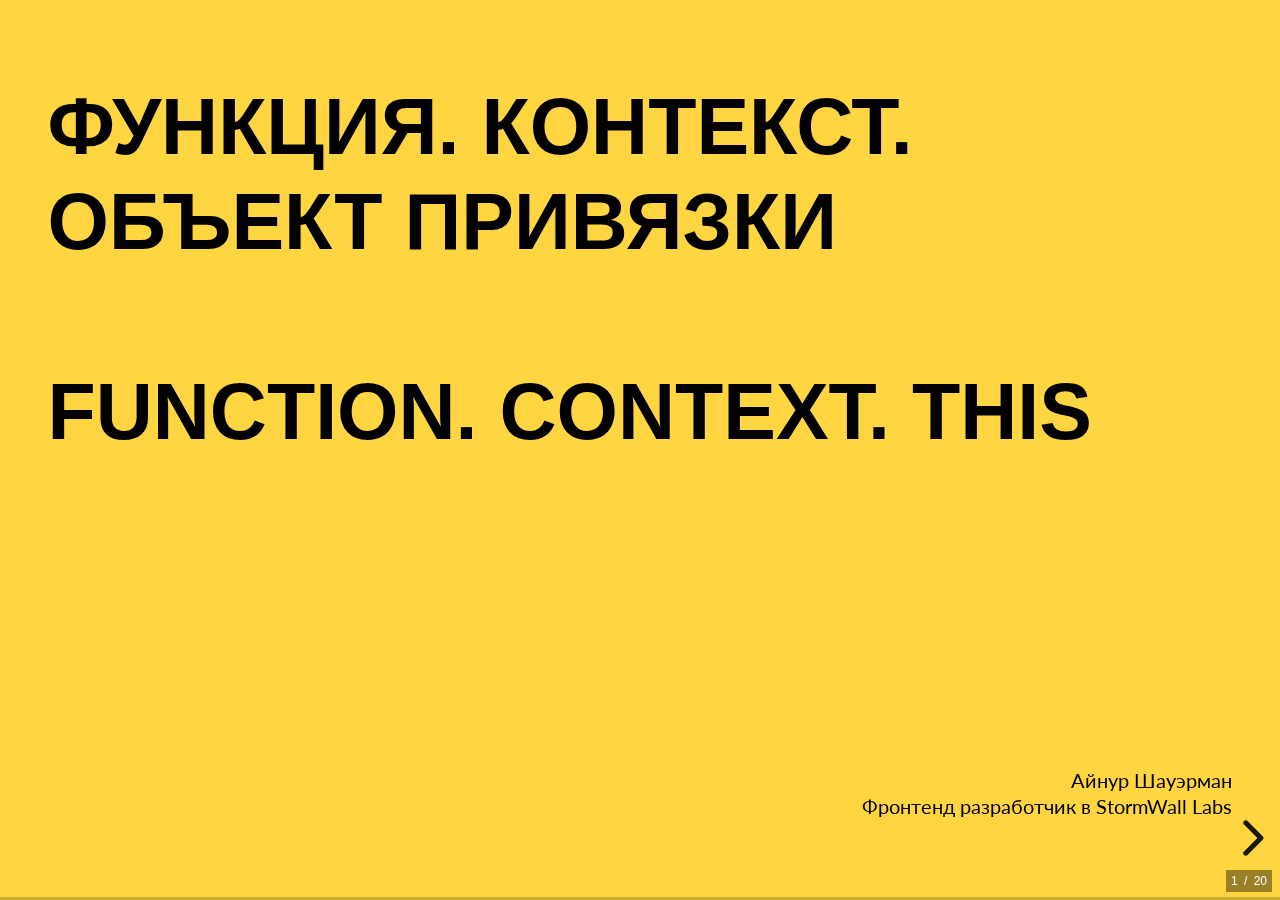
==== lecture_1_functions_context_this/index.html @ 46607e6c "feat: lect 1 2 chapters" ====
<!DOCTYPE html>
<html lang="en">

<head>
  <meta charset="UTF-8" />
  <meta name="viewport" content="width=device-width, initial-scale=1.0" />
  <title>Контекст. Объект привязки / Function. Context. this</title>
  <link rel="stylesheet" href="./reveal/reveal.css" />
  <link rel="stylesheet" href="./reveal/theme/league.css" />
  <link rel="stylesheet" href="./reveal/plugin/highlight/zenburn.css" />
  <link rel="stylesheet" href="./styles.css" />
  <link rel="preconnect" href="https://fonts.gstatic.com" />
  <link href="https://fonts.googleapis.com/css2?family=Ubuntu+Mono:ital,wght@0,400;0,700;1,400;1,700&display=swap" />
  <link rel="stylesheet" href="https://pro.fontawesome.com/releases/v5.10.0/css/all.css"
    integrity="sha384-AYmEC3Yw5cVb3ZcuHtOA93w35dYTsvhLPVnYs9eStHfGJvOvKxVfELGroGkvsg+p" crossorigin="anonymous" />
</head>

<body>
  <div class="reveal">
    <div class="slides slides-ayn">
      <section style="top: 0; ">
        <h1 style="font-size: 4rem; color: black; text-shadow: none; font-weight: bold;">Функция. Контекст. Объект
          привязки <br />
          <br />
          Function. Context. this
        </h1>
        <div
          style="margin-top: 250px; display: flex; flex-direction: column; flex-grow: 1; align-items: flex-end;color: black;">
          <span>Айнур Шауэрман</span>
          <span>Фронтенд разработчик в StormWall Labs</span>
        </div>
      </section>

      <section class="content">
        <h2>Содержание:</h2>
        <ul>
          <li style="font-size: 1.75rem;">1. Функция.
            <ul>
              <li style="font-size: 1.4rem;padding: 5px;">1.1. Смысл - зачем нужна, когда использовать</li>
              <li style="font-size: 1.4rem;padding: 5px;">1.2. Синтаксис</li>
              <li style="font-size: 1.4rem;padding: 5px;">1.3. Именование / naming</li>
              <li style="font-size: 1.4rem;padding: 5px;">1.4. Возвращаемое значение и результат выполнения функции</li>
            </ul>
          </li>
          <li style="font-size: 1.75rem;">2. Контекст / Context.
            <ul>
              <li style="font-size: 1.4rem;padding: 5px;">2.1. Смысл</li>
              <li style="font-size: 1.4rem;padding: 5px;">2.2. Рекурсивная функция</li>
              <li style="font-size: 1.4rem;padding: 5px;">2.3. Переменные - локальные, внешние</li>
              <li style="font-size: 1.4rem;padding: 5px;">2.4. Параметры - параметры по умолчанию, остаточные параметры,
                оператор расширения </li>
            </ul>
          </li>
          <li style="font-size: 1.75rem;">3. Объект привязки / this
            <ul>
              <li style="font-size: 1.4rem;">3.1. Значение (в строгом и нестрогом режимах)</li>
              <li style="font-size: 1.4rem;padding: 5px;">3.2. Зависимость this от метода вызова функции</li>
              <li style="font-size: 1.4rem;padding: 5px;">3.3. Методы передачи контекста - bind / apply / call </li>
            </ul>
          </li>
        </ul>
      </section>
      <section>
        <h2>1. Функция</h2>
        <p>Ключевые моменты:</p>
        <ul>
          <li> <i class="fas fa-rocket"></i> Функция - это объект</li>
          <li>
            <p><i class="fas fa-rocket"></i> Важнейшей особенностью языка JS является первоклассная поддержка функций​
              (functions as first-class citizen).</p>
            <p>Это означает, что язык поддерживает:
            <ol>
              <li>передачу функций в качестве аргументов другим функциям,</li>
              <li>возврат их как результат других функций (функций высшего порядка),</li>
              <li>присваивание их переменным,</li>
              <li>присваивание их переменным или сохранение в структурах данных,</li>
              <li>создавать анонимно.</li>
            </ol>
            </p>
            <p>Термин был впервые использован Кристофером Стрэчи в контексте «функции как объекты первого класса» в
              середине 1960-х.</p>
          </li>
        </ul>



      </section>
      <section>
        <h3>1.1. Смысл - зачем нужна, когда использовать</h3>
        <ul>
          <li><i class="fas fa-dot-circle"></i>DRY</li>
          <li><i class="fas fa-dot-circle"></i>Выразительность</li>
        </ul>
      </section>
      <section>
        <section>
          <h3>1.2. Синтаксис</h3>
          <p>Объявление функции состоит из следующих частей:</p>
          <ul>
            <li><i class="fas fa-dot-circle"></i> Имя функции.</li>
            <li><i class="fas fa-dot-circle"></i> Список параметров (принимаемых функцией) заключённых в круглые скобки
              ()
              и разделённых запятыми.
              <ol>
                <li>
                  Примитивные параметры передаются функции значением; значение передаётся в функцию,
                  но если функция меняет значение параметра, это изменение не отразится глобально или после вызова
                  функции.
                </li>
                <li>Если параметр - объект,и функция изменит свойство переданного в неё объекта, это изменение будет
                  видно и вне функции.</li>
              </ol>
            </li>
            <li><i class="fas fa-dot-circle"></i> Инструкции, которые будут выполнены после вызова функции, заключают в
              фигурные скобки { }.</li>
          </ul>
          <pre style="font-size: 1.5rem;"><code data-line-numbers="1-10">function isRecipeVegan(recipe) {
  const isRecipeContainProducts = recipe.includes('milk', 'egg', 'meat');
  return isRecipeContainProducts;
}</code></pre>
        </section>

        <section>
          <h4>Декларативная функция / function declaration</h4>

          <pre style="font-size: 1.5rem;"><code data-line-numbers="1-10">function getMathHomework(allHomework) {
  return allHomework.math;
}</code></pre>

        </section>
        <section>
          <h4>Функциональное выражение / function definition expression</h4>

          <pre style="font-size: 1.5rem;"><code data-line-numbers="1-10">const getMathHomework = function (allHomework) {
  return allHomework.math;
}</code></pre>
        </section>
        <section>
          <h4>Стрелочная функция / Arrow function</h4>

          <pre style="font-size: 1.5rem;"><code data-line-numbers="1-10">const getMathHomework = (allHomework) => {
  return allHomework.math;
}</code></pre>
        </section>
        <section>
          <h4>Функция немедленного выполнения</h4>

          <pre style="font-size: 1.5rem;"><code data-line-numbers="1-10">(function writeInConsole() {
  console.log('сразу выполняемая функция');
})();</code></pre>
        </section>
      </section>

      <section>
        <h4>1.3 Наименование функции</h4>
        <p>Функция – это список инструкцийб а лучше одной инструкций, т.е. действие. Поэтому имя функции обычно является
          глаголом.</p>
        <p>Оно должно быть выразительным, чтобы программист, который будет читать код, сразу быстро понял, что делает
          функция, с минимальным мозговым напряжением.</p>
        <p>Часто использующиеся глагольные префиксы: </p>
        <ul>
          <li><span class="txt__highlighted">handle...</span> – обработать что-то (обычно событие),</li>
          <li><span class="txt__highlighted">get…</span> – возвращают значение,</li>
          <li><span class="txt__highlighted">set…</span> – установить значение,</li>
          <li><span class="txt__highlighted">calc…</span> – что-то вычисляют,
          <li><span class="txt__highlighted">create…</span> – что-то создают,
          <li><span class="txt__highlighted">check…</span> – что-то проверяют и возвращают логическое значение, и т.д.
        </ul>
      </section>

      <section>
        <section>
          <h4>1.4 Возвращаемое значение и результат выполнения функции</h4>
          <p>Функция может вернуть результат, который будет передан в вызвавший её код.</p>
          <pre style="font-size: 1.5rem;"><code data-line-numbers="1-30">const MENU_LIST = ['Main', 'Profile', 'Schedule', 'Students', 'Reports', 'Administration'];
const role = {
  student: 'student',
  admin: 'admin',
  teacher: 'teacher',
};
          
const adminMenu = getMenu(MENU_LIST, role.admin);
const studentMenu = getMenu(MENU_LIST, role.student);
const teacherMenu = getMenu(MENU_LIST, role.teacher);

function getMenu(allMenu, role) {
  switch (role) {
    case 'student':
      return allMenu.filter(item => ['Main', 'Schedule'].includes(item));
    case 'teacher':
      return allMenu.filter(item => item !== 'Administration');
    default:
      return allMenu;
  }
}</code></pre>
        </section>

        <section>
          <p>Результат функции с пустым return или без него – undefined.</p>
          <pre style="font-size: 1.5rem;"><code data-line-numbers="1-30">function highOrderFunction(dayNumber, doing) {
  if (1 <= dayNumber <= 10) {
    doing();
  }
}</code></pre>
        </section>
      </section>

      <section>
        <section>
          <h2>2. Контекст / Context</h2>
          <p>Контекст функции - это значение this для этой функций​, т.е. объект, для которого функция вызывается как
            метод.</p>
          В JavaScript существует три типа контекстов выполнения:
          <ul>
            <li>
            </li>
            <li>Глобальный контекст выполнения. Это базовый, используемый по умолчанию контекст выполнения. Если некий
              код находится не внутри какой-нибудь функции, значит этот код принадлежит глобальному контексту.
              Глобальный
              контекст характеризуется наличием глобального объекта, которым, в случае с браузером, является объект
              window, и тем, что ключевое слово this указывает на этот глобальный объект. В программе может быть лишь
              один
              глобальный контекст.
            </li>
            <li>Контекст выполнения функции. Каждый раз, когда вызывается функция, для неё создаётся новый контекст.
              Каждая функция имеет собственный контекст выполнения. В программе может одновременно присутствовать
              множество контекстов выполнения функций. При создании нового контекста выполнения функции он проходит
              через
              определённую последовательность шагов, о которой мы поговорим ниже.
            </li>
            <li>Контекст выполнения функции eval. Код, выполняемый внутри функции eval, также имеет собственный контекст
              выполнения. Однако функцией eval пользуются очень редко, поэтому здесь мы об этом контексте выполнения
              говорить не будем.
            </li>
          </ul>
        </section>
        <section>
          <p>Стек выполнения (execution stack), который ещё называют стеком вызовов (call stack), это LIFO-стек, который
            используется для хранения контекстов выполнения, создаваемых в ходе работы кода.
          </p>
          <p>
            Когда JS-движок начинает обрабатывать скрипт, движок создаёт глобальный контекст выполнения и помещает его в
            текущий стек. При обнаружении команды вызова функции движок создаёт новый контекст выполнения для этой
            функции
            и помещает его в верхнюю часть стека.
          </p>
          <p>
            Движок выполняет функцию, контекст выполнения которой находится в верхней части стека. Когда работа функции
            завершается, её контекст извлекается из стека и управление передаётся тому контексту, который находится в
            предыдущем элементе стека.</p>
          <img src="./assets/imgs/context.png" />
          <pre style="font-size: 1.5rem;"><code data-line-numbers="1-30">const someVar = 555;

function first() {
  second();
}
function second() {
  // operation here
}
first();</code></pre>
        </section>
        <section>
          <h4>Создание контекста</h4>
          <p>Перед выполнением JavaScript-кода создаётся контекст выполнения. В процессе его создания выполняются три
            действия:</p>
          <ul>
            <li>Определяется значение this и осуществляется привязка this (this binding).</li>
            <li>Создаётся компонент LexicalEnvironment (лексическое окружение).</li>
            <li>Создаётся компонент VariableEnvironment (окружение переменных).</li>
          </ul>
          <pre style="font-size: 1.5rem;"><code data-line-numbers="1-30">ExecutionContext = {
  ThisBinding = <this value>,
  LexicalEnvironment = { ... },
  VariableEnvironment = { ... },
}</code></pre>
        </section>
        <section>
          <p>Привязка this</p>
          <p>В глобальном контексте выполнения this содержит ссылку на глобальный объект (в браузере это объект window).
          </p>
          <pre style="font-size: 1.5rem;"><code data-line-numbers="1-30">let foo = {
  baz: function() {
    console.log(this);
  }
}
foo.baz();    // 'this' указывает на объект 'foo', так как функция 'baz' была вызвана как метод объекта 'foo'
let bar = foo.baz;</code></pre>
          <p>Лексическое окружение</p>
          <p> — это структура, которая хранит сведения о соответствии идентификаторов и переменных. Под
            «идентификатором» здесь понимается имя переменной или функции, а под «переменной» — ссылка на конкретный
            объект (в том числе — на функцию) или примитивное значение.</p>

          <p>Окружение переменных (Variable Environment)</p>

          <p>— это тоже лексическое окружение, запись окружения которого хранит привязки, созданные посредством команд
            объявления переменных (VariableStatement) в текущем контексте выполнения.</p>

          <p>Так как окружение переменных также является лексическим окружением, оно обладает всеми вышеописанными
            свойствами лексического окружения.</p>

          <p>В ES6 существует одно различие между компонентами LexicalEnvironment и VariableEnvironment. Оно
            заключается в
            том, что первое используется для хранения объявлений функций и переменных, объявленных с помощью ключевых
            слов
            let и const, а второе — только для хранения привязок переменных, объявленных с использованием ключевого
            слова
            var.</p>
          </p>
        </section>
      </section>
      <section>
        <h4>2.2. Рекурсивная функция</h4>
        <p>Функция может вызывать саму себя. Три способа такого вызова:</p>
        <ol>
          <li>по имени функции</li>
          <li>по переменной, которая ссылается на функцию</li>
        </ol>
        <pre style="font-size: 1.5rem;"><code data-line-numbers="1-30">const foo = function bar(count = 0) {
  for (let i = 0; i < 2; i++) {
    console.log('i = ', i);
  }
  ++count;
  if (count < 10) {
    foo(count);
    bar(count); // то же самое, что и строка выше
  }
};
foo(0);</code></pre>

      </section>
      <section>
        <h4>2.3. Переменные</h4>
        <p><span class=".txt__highlighted">Локальные переменные</span> - это переменные, объявленные внутри функции,
          видны
          только внутри этой функции.</p>
        <p><span class=".txt__highlighted">Внешние переменные</span> - это переменные, объявленные вне функции.</p>
        <p>Функция обладает полным доступом к внешним переменным и может изменять их значение.</p>
        <pre style="font-size: 1.5rem;"><code data-line-numbers="1-30">let pet = 'Вася';

function showMessage() {
  pet = "Петя";
  let message = 'Моего питомца зовут ' + pet;
  console.log(message);
}

console.log(pet); 
showMessage();
console.log(pet);</code></pre>


        <p>Внешняя переменная используется, только если внутри функции нет такой локальной.</p>
      </section>

      <section>
        <h4>2.4 Параметры функции(аргументами функции)</h4>
        <p>Нужны для передачи информации внутрь функции.</p>
        <p>Переданные значения копируются в локальные переменные </p>

        <pre style="font-size: 1.5rem;"><code data-line-numbers="1-30">function tryChangeParams(param0, param1) {
  console.log('Before change: \nparam0:', param0, '\nparam1: ', param1);

  param0 = param0 + ' is changed';
  param1 = param1 + ' is changed too';
  console.log('\nAfter change: \nparam0:', param0, '\nparam1: ', param1);
}
const [param0, param1] = ['P0', 'P1'];
tryChangeParams(param0, param1);
console.log('\n\nOut of func: \nparam0:', param0, '\nparam1: ', param1);
</code></pre>


        <p>Внешняя переменная используется, только если внутри функции нет такой локальной.</p>
      </section>

      <section>
        <h1>Теперь вы знаете достаточно, чтобы ...</h1>
        <p>Что я могла забыть показать:</p>
        <ul style="list-style: square;">
          <li>что будет в следующей лекции</li>
        </ul>
      </section>
    </div>
  </div>
  <script src="./reveal/reveal.js"></script>
  <script src="./reveal/plugin/markdown/markdown.js"></script>
  <script src="./reveal/plugin/highlight/highlight.js"></script>
  <script>
    Reveal.initialize({ plugins: [RevealMarkdown, RevealHighlight], slideNumber: 'c/t', autoPlayMedia: true });
  </script>
</body>

</html>
---- lecture_1_functions_context_this/reveal/reveal.css ----
.bg-img {
  background-position: center 100px;
  background-repeat: no-repeat;
  background-size: contain;
  height: 100%;
}
/*!
* reveal.js 4.0.2
* https://revealjs.com
* MIT licensed
*
* Copyright (C) 2020 Hakim El Hattab, https://hakim.se
*/
.reveal .r-stretch,
.reveal .stretch {
  max-width: none;
  max-height: none;
}
.reveal pre.r-stretch code,
.reveal pre.stretch code {
  height: 100%;
  max-height: 100%;
  box-sizing: border-box;
}
.reveal .r-fit-text {
  display: inline-block;
  white-space: nowrap;
}
.reveal .r-stack {
  display: grid;
}
.reveal .r-stack > * {
  grid-area: 1/1;
  margin: auto;
}
.reveal .r-hstack,
.reveal .r-vstack {
  display: flex;
}
.reveal .r-hstack img,
.reveal .r-hstack video,
.reveal .r-vstack img,
.reveal .r-vstack video {
  min-width: 0;
  min-height: 0;
  -o-object-fit: contain;
  object-fit: contain;
}
.reveal .r-vstack {
  flex-direction: column;
  align-items: center;
  justify-content: center;
}
.reveal .r-hstack {
  flex-direction: row;
  align-items: center;
  justify-content: center;
}
.reveal .items-stretch {
  align-items: stretch;
}
.reveal .items-start {
  align-items: flex-start;
}
.reveal .items-center {
  align-items: center;
}
.reveal .items-end {
  align-items: flex-end;
}
.reveal .justify-between {
  justify-content: space-between;
}
.reveal .justify-around {
  justify-content: space-around;
}
.reveal .justify-start {
  justify-content: flex-start;
}
.reveal .justify-center {
  justify-content: center;
}
.reveal .justify-end {
  justify-content: flex-end;
}
html.reveal-full-page {
  width: 100%;
  height: 100%;
  height: 100vh;
  height: calc(var(--vh, 1vh) * 100);
  overflow: hidden;
}
.reveal-viewport {
  height: 100%;
  overflow: hidden;
  position: relative;
  line-height: 1;
  margin: 0;
  background-color: #fff;
  color: #000;
}
.reveal .slides section .fragment {
  opacity: 0;
  visibility: hidden;
  transition: all 0.2s ease;
  will-change: opacity;
}
.reveal .slides section .fragment.visible {
  opacity: 1;
  visibility: inherit;
}
.reveal .slides section .fragment.disabled {
  transition: none;
}
.reveal .slides section .fragment.grow {
  opacity: 1;
  visibility: inherit;
}
.reveal .slides section .fragment.grow.visible {
  transform: scale(1.3);
}
.reveal .slides section .fragment.shrink {
  opacity: 1;
  visibility: inherit;
}
.reveal .slides section .fragment.shrink.visible {
  transform: scale(0.7);
}
.reveal .slides section .fragment.zoom-in {
  transform: scale(0.1);
}
.reveal .slides section .fragment.zoom-in.visible {
  transform: none;
}
.reveal .slides section .fragment.fade-out {
  opacity: 1;
  visibility: inherit;
}
.reveal .slides section .fragment.fade-out.visible {
  opacity: 0;
  visibility: hidden;
}
.reveal .slides section .fragment.semi-fade-out {
  opacity: 1;
  visibility: inherit;
}
.reveal .slides section .fragment.semi-fade-out.visible {
  opacity: 0.5;
  visibility: inherit;
}
.reveal .slides section .fragment.strike {
  opacity: 1;
  visibility: inherit;
}
.reveal .slides section .fragment.strike.visible {
  text-decoration: line-through;
}
.reveal .slides section .fragment.fade-up {
  transform: translate(0, 40px);
}
.reveal .slides section .fragment.fade-up.visible {
  transform: translate(0, 0);
}
.reveal .slides section .fragment.fade-down {
  transform: translate(0, -40px);
}
.reveal .slides section .fragment.fade-down.visible {
  transform: translate(0, 0);
}
.reveal .slides section .fragment.fade-right {
  transform: translate(-40px, 0);
}
.reveal .slides section .fragment.fade-right.visible {
  transform: translate(0, 0);
}
.reveal .slides section .fragment.fade-left {
  transform: translate(40px, 0);
}
.reveal .slides section .fragment.fade-left.visible {
  transform: translate(0, 0);
}
.reveal .slides section .fragment.current-visible,
.reveal .slides section .fragment.fade-in-then-out {
  opacity: 0;
  visibility: hidden;
}
.reveal .slides section .fragment.current-visible.current-fragment,
.reveal .slides section .fragment.fade-in-then-out.current-fragment {
  opacity: 1;
  visibility: inherit;
}
.reveal .slides section .fragment.fade-in-then-semi-out {
  opacity: 0;
  visibility: hidden;
}
.reveal .slides section .fragment.fade-in-then-semi-out.visible {
  opacity: 0.5;
  visibility: inherit;
}
.reveal .slides section .fragment.fade-in-then-semi-out.current-fragment {
  opacity: 1;
  visibility: inherit;
}
.reveal .slides section .fragment.highlight-blue,
.reveal .slides section .fragment.highlight-current-blue,
.reveal .slides section .fragment.highlight-current-green,
.reveal .slides section .fragment.highlight-current-red,
.reveal .slides section .fragment.highlight-green,
.reveal .slides section .fragment.highlight-red {
  opacity: 1;
  visibility: inherit;
}
.reveal .slides section .fragment.highlight-red.visible {
  color: #ff2c2d;
}
.reveal .slides section .fragment.highlight-green.visible {
  color: #17ff2e;
}
.reveal .slides section .fragment.highlight-blue.visible {
  color: #1b91ff;
}
.reveal .slides section .fragment.highlight-current-red.current-fragment {
  color: #ff2c2d;
}
.reveal .slides section .fragment.highlight-current-green.current-fragment {
  color: #17ff2e;
}
.reveal .slides section .fragment.highlight-current-blue.current-fragment {
  color: #1b91ff;
}
.reveal:after {
  content: '';
  font-style: italic;
}
.reveal iframe {
  z-index: 1;
}
.reveal a {
  position: relative;
}
@keyframes bounce-right {
  0%,
  10%,
  25%,
  40%,
  50% {
    transform: translateX(0);
  }
  20% {
    transform: translateX(10px);
  }
  30% {
    transform: translateX(-5px);
  }
}
@keyframes bounce-left {
  0%,
  10%,
  25%,
  40%,
  50% {
    transform: translateX(0);
  }
  20% {
    transform: translateX(-10px);
  }
  30% {
    transform: translateX(5px);
  }
}
@keyframes bounce-down {
  0%,
  10%,
  25%,
  40%,
  50% {
    transform: translateY(0);
  }
  20% {
    transform: translateY(10px);
  }
  30% {
    transform: translateY(-5px);
  }
}
.reveal .controls {
  display: none;
  position: absolute;
  top: auto;
  bottom: 12px;
  right: 12px;
  left: auto;
  z-index: 11;
  color: #000;
  pointer-events: none;
  font-size: 10px;
}
.reveal .controls button {
  position: absolute;
  padding: 0;
  background-color: transparent;
  border: 0;
  outline: 0;
  cursor: pointer;
  color: currentColor;
  transform: scale(0.9999);
  transition: color 0.2s ease, opacity 0.2s ease, transform 0.2s ease;
  z-index: 2;
  pointer-events: auto;
  font-size: inherit;
  visibility: hidden;
  opacity: 0;
  -webkit-appearance: none;
  -webkit-tap-highlight-color: transparent;
}
.reveal .controls .controls-arrow:after,
.reveal .controls .controls-arrow:before {
  content: '';
  position: absolute;
  top: 0;
  left: 0;
  width: 2.6em;
  height: 0.5em;
  border-radius: 0.25em;
  background-color: currentColor;
  transition: all 0.15s ease, background-color 0.8s ease;
  transform-origin: 0.2em 50%;
  will-change: transform;
}
.reveal .controls .controls-arrow {
  position: relative;
  width: 3.6em;
  height: 3.6em;
}
.reveal .controls .controls-arrow:before {
  transform: translateX(0.5em) translateY(1.55em) rotate(45deg);
}
.reveal .controls .controls-arrow:after {
  transform: translateX(0.5em) translateY(1.55em) rotate(-45deg);
}
.reveal .controls .controls-arrow:hover:before {
  transform: translateX(0.5em) translateY(1.55em) rotate(40deg);
}
.reveal .controls .controls-arrow:hover:after {
  transform: translateX(0.5em) translateY(1.55em) rotate(-40deg);
}
.reveal .controls .controls-arrow:active:before {
  transform: translateX(0.5em) translateY(1.55em) rotate(36deg);
}
.reveal .controls .controls-arrow:active:after {
  transform: translateX(0.5em) translateY(1.55em) rotate(-36deg);
}
.reveal .controls .navigate-left {
  right: 6.4em;
  bottom: 3.2em;
  transform: translateX(-10px);
}
.reveal .controls .navigate-left.highlight {
  animation: bounce-left 2s 50 both ease-out;
}
.reveal .controls .navigate-right {
  right: 0;
  bottom: 3.2em;
  transform: translateX(10px);
}
.reveal .controls .navigate-right .controls-arrow {
  transform: rotate(180deg);
}
.reveal .controls .navigate-right.highlight {
  animation: bounce-right 2s 50 both ease-out;
}
.reveal .controls .navigate-up {
  right: 3.2em;
  bottom: 6.4em;
  transform: translateY(-10px);
}
.reveal .controls .navigate-up .controls-arrow {
  transform: rotate(90deg);
}
.reveal .controls .navigate-down {
  right: 3.2em;
  bottom: -1.4em;
  padding-bottom: 1.4em;
  transform: translateY(10px);
}
.reveal .controls .navigate-down .controls-arrow {
  transform: rotate(-90deg);
}
.reveal .controls .navigate-down.highlight {
  animation: bounce-down 2s 50 both ease-out;
}
.reveal .controls[data-controls-back-arrows='faded'] .navigate-up.enabled {
  opacity: 0.3;
}
.reveal .controls[data-controls-back-arrows='faded'] .navigate-up.enabled:hover {
  opacity: 1;
}
.reveal .controls[data-controls-back-arrows='hidden'] .navigate-up.enabled {
  opacity: 0;
  visibility: hidden;
}
.reveal .controls .enabled {
  visibility: visible;
  opacity: 0.9;
  cursor: pointer;
  transform: none;
}
.reveal .controls .enabled.fragmented {
  opacity: 0.5;
}
.reveal .controls .enabled.fragmented:hover,
.reveal .controls .enabled:hover {
  opacity: 1;
}
.reveal:not(.rtl) .controls[data-controls-back-arrows='faded'] .navigate-left.enabled {
  opacity: 0.3;
}
.reveal:not(.rtl) .controls[data-controls-back-arrows='faded'] .navigate-left.enabled:hover {
  opacity: 1;
}
.reveal:not(.rtl) .controls[data-controls-back-arrows='hidden'] .navigate-left.enabled {
  opacity: 0;
  visibility: hidden;
}
.reveal.rtl .controls[data-controls-back-arrows='faded'] .navigate-right.enabled {
  opacity: 0.3;
}
.reveal.rtl .controls[data-controls-back-arrows='faded'] .navigate-right.enabled:hover {
  opacity: 1;
}
.reveal.rtl .controls[data-controls-back-arrows='hidden'] .navigate-right.enabled {
  opacity: 0;
  visibility: hidden;
}
.reveal[data-navigation-mode='linear'].has-horizontal-slides .navigate-down,
.reveal[data-navigation-mode='linear'].has-horizontal-slides .navigate-up {
  display: none;
}
.reveal:not(.has-vertical-slides) .controls .navigate-left,
.reveal[data-navigation-mode='linear'].has-horizontal-slides .navigate-left {
  bottom: 1.4em;
  right: 5.5em;
}
.reveal:not(.has-vertical-slides) .controls .navigate-right,
.reveal[data-navigation-mode='linear'].has-horizontal-slides .navigate-right {
  bottom: 1.4em;
  right: 0.5em;
}
.reveal:not(.has-horizontal-slides) .controls .navigate-up {
  right: 1.4em;
  bottom: 5em;
}
.reveal:not(.has-horizontal-slides) .controls .navigate-down {
  right: 1.4em;
  bottom: 0.5em;
}
.reveal.has-dark-background .controls {
  color: #fff;
}
.reveal.has-light-background .controls {
  color: #000;
}
.reveal.no-hover .controls .controls-arrow:active:before,
.reveal.no-hover .controls .controls-arrow:hover:before {
  transform: translateX(0.5em) translateY(1.55em) rotate(45deg);
}
.reveal.no-hover .controls .controls-arrow:active:after,
.reveal.no-hover .controls .controls-arrow:hover:after {
  transform: translateX(0.5em) translateY(1.55em) rotate(-45deg);
}
@media screen and (min-width: 500px) {
  .reveal .controls[data-controls-layout='edges'] {
    top: 0;
    right: 0;
    bottom: 0;
    left: 0;
  }
  .reveal .controls[data-controls-layout='edges'] .navigate-down,
  .reveal .controls[data-controls-layout='edges'] .navigate-left,
  .reveal .controls[data-controls-layout='edges'] .navigate-right,
  .reveal .controls[data-controls-layout='edges'] .navigate-up {
    bottom: auto;
    right: auto;
  }
  .reveal .controls[data-controls-layout='edges'] .navigate-left {
    top: 50%;
    left: 0.8em;
    margin-top: -1.8em;
  }
  .reveal .controls[data-controls-layout='edges'] .navigate-right {
    top: 50%;
    right: 0.8em;
    margin-top: -1.8em;
  }
  .reveal .controls[data-controls-layout='edges'] .navigate-up {
    top: 0.8em;
    left: 50%;
    margin-left: -1.8em;
  }
  .reveal .controls[data-controls-layout='edges'] .navigate-down {
    bottom: -0.3em;
    left: 50%;
    margin-left: -1.8em;
  }
}
.reveal .progress {
  position: absolute;
  display: none;
  height: 3px;
  width: 100%;
  bottom: 0;
  left: 0;
  z-index: 10;
  background-color: rgba(0, 0, 0, 0.2);
  color: #fff;
}
.reveal .progress:after {
  content: '';
  display: block;
  position: absolute;
  height: 10px;
  width: 100%;
  top: -10px;
}
.reveal .progress span {
  display: block;
  height: 100%;
  width: 100%;
  background-color: currentColor;
  transition: transform 0.8s cubic-bezier(0.26, 0.86, 0.44, 0.985);
  transform-origin: 0 0;
  transform: scaleX(0);
}
.reveal .slide-number {
  position: absolute;
  display: block;
  right: 8px;
  bottom: 8px;
  z-index: 31;
  font-family: Helvetica, sans-serif;
  font-size: 12px;
  line-height: 1;
  color: #fff;
  background-color: rgba(0, 0, 0, 0.4);
  padding: 5px;
}
.reveal .slide-number a {
  color: currentColor;
}
.reveal .slide-number-delimiter {
  margin: 0 3px;
}
.reveal {
  position: relative;
  width: 100%;
  height: 100%;
  overflow: hidden;
  touch-action: pinch-zoom;
}
.reveal.embedded {
  touch-action: pan-y;
}
.reveal .slides {
  position: absolute;
  width: 100%;
  height: 100%;
  top: 0;
  right: 0;
  bottom: 0;
  left: 0;
  margin: auto;
  pointer-events: none;
  overflow: visible;
  z-index: 1;
  text-align: center;
  perspective: 600px;
  perspective-origin: 50% 40%;
}
.reveal .slides > section {
  perspective: 600px;
}
.reveal .slides > section,
.reveal .slides > section > section {
  display: none;
  position: absolute;
  width: 100%;
  pointer-events: auto;
  z-index: 10;
  transform-style: flat;
  transition: transform-origin 0.8s cubic-bezier(0.26, 0.86, 0.44, 0.985),
    transform 0.8s cubic-bezier(0.26, 0.86, 0.44, 0.985), visibility 0.8s cubic-bezier(0.26, 0.86, 0.44, 0.985),
    opacity 0.8s cubic-bezier(0.26, 0.86, 0.44, 0.985);
}
.reveal[data-transition-speed='fast'] .slides section {
  transition-duration: 0.4s;
}
.reveal[data-transition-speed='slow'] .slides section {
  transition-duration: 1.2s;
}
.reveal .slides section[data-transition-speed='fast'] {
  transition-duration: 0.4s;
}
.reveal .slides section[data-transition-speed='slow'] {
  transition-duration: 1.2s;
}
.reveal .slides > section.stack {
  padding-top: 0;
  padding-bottom: 0;
  pointer-events: none;
  height: 100%;
}
.reveal .slides > section.present,
.reveal .slides > section > section.present {
  display: block;
  z-index: 11;
  opacity: 1;
}
.reveal .slides > section:empty,
.reveal .slides > section > section:empty,
.reveal .slides > section > section[data-background-interactive],
.reveal .slides > section[data-background-interactive] {
  pointer-events: none;
}
.reveal.center,
.reveal.center .slides,
.reveal.center .slides section {
  min-height: 0 !important;
}
.reveal .slides > section:not(.present),
.reveal .slides > section > section:not(.present) {
  pointer-events: none;
}
.reveal.overview .slides > section,
.reveal.overview .slides > section > section {
  pointer-events: auto;
}
.reveal .slides > section.future,
.reveal .slides > section.past,
.reveal .slides > section > section.future,
.reveal .slides > section > section.past {
  opacity: 0;
}
.reveal.slide section {
  -webkit-backface-visibility: hidden;
  backface-visibility: hidden;
}
.reveal .slides > section[data-transition='slide'].past,
.reveal .slides > section[data-transition~='slide-out'].past,
.reveal.slide .slides > section:not([data-transition]).past {
  transform: translate(-150%, 0);
}
.reveal .slides > section[data-transition='slide'].future,
.reveal .slides > section[data-transition~='slide-in'].future,
.reveal.slide .slides > section:not([data-transition]).future {
  transform: translate(150%, 0);
}
.reveal .slides > section > section[data-transition='slide'].past,
.reveal .slides > section > section[data-transition~='slide-out'].past,
.reveal.slide .slides > section > section:not([data-transition]).past {
  transform: translate(0, -150%);
}
.reveal .slides > section > section[data-transition='slide'].future,
.reveal .slides > section > section[data-transition~='slide-in'].future,
.reveal.slide .slides > section > section:not([data-transition]).future {
  transform: translate(0, 150%);
}
.reveal.linear section {
  -webkit-backface-visibility: hidden;
  backface-visibility: hidden;
}
.reveal .slides > section[data-transition='linear'].past,
.reveal .slides > section[data-transition~='linear-out'].past,
.reveal.linear .slides > section:not([data-transition]).past {
  transform: translate(-150%, 0);
}
.reveal .slides > section[data-transition='linear'].future,
.reveal .slides > section[data-transition~='linear-in'].future,
.reveal.linear .slides > section:not([data-transition]).future {
  transform: translate(150%, 0);
}
.reveal .slides > section > section[data-transition='linear'].past,
.reveal .slides > section > section[data-transition~='linear-out'].past,
.reveal.linear .slides > section > section:not([data-transition]).past {
  transform: translate(0, -150%);
}
.reveal .slides > section > section[data-transition='linear'].future,
.reveal .slides > section > section[data-transition~='linear-in'].future,
.reveal.linear .slides > section > section:not([data-transition]).future {
  transform: translate(0, 150%);
}
.reveal .slides section[data-transition='default'].stack,
.reveal.default .slides section.stack {
  transform-style: preserve-3d;
}
.reveal .slides > section[data-transition='default'].past,
.reveal .slides > section[data-transition~='default-out'].past,
.reveal.default .slides > section:not([data-transition]).past {
  transform: translate3d(-100%, 0, 0) rotateY(-90deg) translate3d(-100%, 0, 0);
}
.reveal .slides > section[data-transition='default'].future,
.reveal .slides > section[data-transition~='default-in'].future,
.reveal.default .slides > section:not([data-transition]).future {
  transform: translate3d(100%, 0, 0) rotateY(90deg) translate3d(100%, 0, 0);
}
.reveal .slides > section > section[data-transition='default'].past,
.reveal .slides > section > section[data-transition~='default-out'].past,
.reveal.default .slides > section > section:not([data-transition]).past {
  transform: translate3d(0, -300px, 0) rotateX(70deg) translate3d(0, -300px, 0);
}
.reveal .slides > section > section[data-transition='default'].future,
.reveal .slides > section > section[data-transition~='default-in'].future,
.reveal.default .slides > section > section:not([data-transition]).future {
  transform: translate3d(0, 300px, 0) rotateX(-70deg) translate3d(0, 300px, 0);
}
.reveal .slides section[data-transition='convex'].stack,
.reveal.convex .slides section.stack {
  transform-style: preserve-3d;
}
.reveal .slides > section[data-transition='convex'].past,
.reveal .slides > section[data-transition~='convex-out'].past,
.reveal.convex .slides > section:not([data-transition]).past {
  transform: translate3d(-100%, 0, 0) rotateY(-90deg) translate3d(-100%, 0, 0);
}
.reveal .slides > section[data-transition='convex'].future,
.reveal .slides > section[data-transition~='convex-in'].future,
.reveal.convex .slides > section:not([data-transition]).future {
  transform: translate3d(100%, 0, 0) rotateY(90deg) translate3d(100%, 0, 0);
}
.reveal .slides > section > section[data-transition='convex'].past,
.reveal .slides > section > section[data-transition~='convex-out'].past,
.reveal.convex .slides > section > section:not([data-transition]).past {
  transform: translate3d(0, -300px, 0) rotateX(70deg) translate3d(0, -300px, 0);
}
.reveal .slides > section > section[data-transition='convex'].future,
.reveal .slides > section > section[data-transition~='convex-in'].future,
.reveal.convex .slides > section > section:not([data-transition]).future {
  transform: translate3d(0, 300px, 0) rotateX(-70deg) translate3d(0, 300px, 0);
}
.reveal .slides section[data-transition='concave'].stack,
.reveal.concave .slides section.stack {
  transform-style: preserve-3d;
}
.reveal .slides > section[data-transition='concave'].past,
.reveal .slides > section[data-transition~='concave-out'].past,
.reveal.concave .slides > section:not([data-transition]).past {
  transform: translate3d(-100%, 0, 0) rotateY(90deg) translate3d(-100%, 0, 0);
}
.reveal .slides > section[data-transition='concave'].future,
.reveal .slides > section[data-transition~='concave-in'].future,
.reveal.concave .slides > section:not([data-transition]).future {
  transform: translate3d(100%, 0, 0) rotateY(-90deg) translate3d(100%, 0, 0);
}
.reveal .slides > section > section[data-transition='concave'].past,
.reveal .slides > section > section[data-transition~='concave-out'].past,
.reveal.concave .slides > section > section:not([data-transition]).past {
  transform: translate3d(0, -80%, 0) rotateX(-70deg) translate3d(0, -80%, 0);
}
.reveal .slides > section > section[data-transition='concave'].future,
.reveal .slides > section > section[data-transition~='concave-in'].future,
.reveal.concave .slides > section > section:not([data-transition]).future {
  transform: translate3d(0, 80%, 0) rotateX(70deg) translate3d(0, 80%, 0);
}
.reveal .slides section[data-transition='zoom'],
.reveal.zoom .slides section:not([data-transition]) {
  transition-timing-function: ease;
}
.reveal .slides > section[data-transition='zoom'].past,
.reveal .slides > section[data-transition~='zoom-out'].past,
.reveal.zoom .slides > section:not([data-transition]).past {
  visibility: hidden;
  transform: scale(16);
}
.reveal .slides > section[data-transition='zoom'].future,
.reveal .slides > section[data-transition~='zoom-in'].future,
.reveal.zoom .slides > section:not([data-transition]).future {
  visibility: hidden;
  transform: scale(0.2);
}
.reveal .slides > section > section[data-transition='zoom'].past,
.reveal .slides > section > section[data-transition~='zoom-out'].past,
.reveal.zoom .slides > section > section:not([data-transition]).past {
  transform: scale(16);
}
.reveal .slides > section > section[data-transition='zoom'].future,
.reveal .slides > section > section[data-transition~='zoom-in'].future,
.reveal.zoom .slides > section > section:not([data-transition]).future {
  transform: scale(0.2);
}
.reveal.cube .slides {
  perspective: 1300px;
}
.reveal.cube .slides section {
  padding: 30px;
  min-height: 700px;
  -webkit-backface-visibility: hidden;
  backface-visibility: hidden;
  box-sizing: border-box;
  transform-style: preserve-3d;
}
.reveal.center.cube .slides section {
  min-height: 0;
}
.reveal.cube .slides section:not(.stack):before {
  content: '';
  position: absolute;
  display: block;
  width: 100%;
  height: 100%;
  left: 0;
  top: 0;
  background: rgba(0, 0, 0, 0.1);
  border-radius: 4px;
  transform: translateZ(-20px);
}
.reveal.cube .slides section:not(.stack):after {
  content: '';
  position: absolute;
  display: block;
  width: 90%;
  height: 30px;
  left: 5%;
  bottom: 0;
  background: 0 0;
  z-index: 1;
  border-radius: 4px;
  box-shadow: 0 95px 25px rgba(0, 0, 0, 0.2);
  transform: translateZ(-90px) rotateX(65deg);
}
.reveal.cube .slides > section.stack {
  padding: 0;
  background: 0 0;
}
.reveal.cube .slides > section.past {
  transform-origin: 100% 0;
  transform: translate3d(-100%, 0, 0) rotateY(-90deg);
}
.reveal.cube .slides > section.future {
  transform-origin: 0 0;
  transform: translate3d(100%, 0, 0) rotateY(90deg);
}
.reveal.cube .slides > section > section.past {
  transform-origin: 0 100%;
  transform: translate3d(0, -100%, 0) rotateX(90deg);
}
.reveal.cube .slides > section > section.future {
  transform-origin: 0 0;
  transform: translate3d(0, 100%, 0) rotateX(-90deg);
}
.reveal.page .slides {
  perspective-origin: 0 50%;
  perspective: 3000px;
}
.reveal.page .slides section {
  padding: 30px;
  min-height: 700px;
  box-sizing: border-box;
  transform-style: preserve-3d;
}
.reveal.page .slides section.past {
  z-index: 12;
}
.reveal.page .slides section:not(.stack):before {
  content: '';
  position: absolute;
  display: block;
  width: 100%;
  height: 100%;
  left: 0;
  top: 0;
  background: rgba(0, 0, 0, 0.1);
  transform: translateZ(-20px);
}
.reveal.page .slides section:not(.stack):after {
  content: '';
  position: absolute;
  display: block;
  width: 90%;
  height: 30px;
  left: 5%;
  bottom: 0;
  background: 0 0;
  z-index: 1;
  border-radius: 4px;
  box-shadow: 0 95px 25px rgba(0, 0, 0, 0.2);
  -webkit-transform: translateZ(-90px) rotateX(65deg);
}
.reveal.page .slides > section.stack {
  padding: 0;
  background: 0 0;
}
.reveal.page .slides > section.past {
  transform-origin: 0 0;
  transform: translate3d(-40%, 0, 0) rotateY(-80deg);
}
.reveal.page .slides > section.future {
  transform-origin: 100% 0;
  transform: translate3d(0, 0, 0);
}
.reveal.page .slides > section > section.past {
  transform-origin: 0 0;
  transform: translate3d(0, -40%, 0) rotateX(80deg);
}
.reveal.page .slides > section > section.future {
  transform-origin: 0 100%;
  transform: translate3d(0, 0, 0);
}
.reveal .slides section[data-transition='fade'],
.reveal.fade .slides section:not([data-transition]),
.reveal.fade .slides > section > section:not([data-transition]) {
  transform: none;
  transition: opacity 0.5s;
}
.reveal.fade.overview .slides section,
.reveal.fade.overview .slides > section > section {
  transition: none;
}
.reveal .slides section[data-transition='none'],
.reveal.none .slides section:not([data-transition]) {
  transform: none;
  transition: none;
}
.reveal .pause-overlay {
  position: absolute;
  top: 0;
  left: 0;
  width: 100%;
  height: 100%;
  background: #000;
  visibility: hidden;
  opacity: 0;
  z-index: 100;
  transition: all 1s ease;
}
.reveal .pause-overlay .resume-button {
  position: absolute;
  bottom: 20px;
  right: 20px;
  color: #ccc;
  border-radius: 2px;
  padding: 6px 14px;
  border: 2px solid #ccc;
  font-size: 16px;
  background: 0 0;
  cursor: pointer;
}
.reveal .pause-overlay .resume-button:hover {
  color: #fff;
  border-color: #fff;
}
.reveal.paused .pause-overlay {
  visibility: visible;
  opacity: 1;
}
.reveal .no-transition,
.reveal .no-transition *,
.reveal .slides.disable-slide-transitions section {
  transition: none !important;
}
.reveal .slides.disable-slide-transitions section {
  transform: none !important;
}
.reveal .backgrounds {
  position: absolute;
  width: 100%;
  height: 100%;
  top: 0;
  left: 0;
  perspective: 600px;
}
.reveal .slide-background {
  display: none;
  position: absolute;
  width: 100%;
  height: 100%;
  opacity: 0;
  visibility: hidden;
  overflow: hidden;
  background-color: rgba(0, 0, 0, 0);
  transition: all 0.8s cubic-bezier(0.26, 0.86, 0.44, 0.985);
}
.reveal .slide-background-content {
  position: absolute;
  width: 100%;
  height: 100%;
  background-position: 50% 50%;
  background-repeat: no-repeat;
  background-size: cover;
}
.reveal .slide-background.stack {
  display: block;
}
.reveal .slide-background.present {
  opacity: 1;
  visibility: visible;
  z-index: 2;
}
.print-pdf .reveal .slide-background {
  opacity: 1 !important;
  visibility: visible !important;
}
.reveal .slide-background video {
  position: absolute;
  width: 100%;
  height: 100%;
  max-width: none;
  max-height: none;
  top: 0;
  left: 0;
  -o-object-fit: cover;
  object-fit: cover;
}
.reveal .slide-background[data-background-size='contain'] video {
  -o-object-fit: contain;
  object-fit: contain;
}
.reveal > .backgrounds .slide-background[data-background-transition='none'],
.reveal[data-background-transition='none'] > .backgrounds .slide-background {
  transition: none;
}
.reveal > .backgrounds .slide-background[data-background-transition='slide'],
.reveal[data-background-transition='slide'] > .backgrounds .slide-background {
  opacity: 1;
  -webkit-backface-visibility: hidden;
  backface-visibility: hidden;
}
.reveal > .backgrounds .slide-background.past[data-background-transition='slide'],
.reveal[data-background-transition='slide'] > .backgrounds .slide-background.past {
  transform: translate(-100%, 0);
}
.reveal > .backgrounds .slide-background.future[data-background-transition='slide'],
.reveal[data-background-transition='slide'] > .backgrounds .slide-background.future {
  transform: translate(100%, 0);
}
.reveal > .backgrounds .slide-background > .slide-background.past[data-background-transition='slide'],
.reveal[data-background-transition='slide'] > .backgrounds .slide-background > .slide-background.past {
  transform: translate(0, -100%);
}
.reveal > .backgrounds .slide-background > .slide-background.future[data-background-transition='slide'],
.reveal[data-background-transition='slide'] > .backgrounds .slide-background > .slide-background.future {
  transform: translate(0, 100%);
}
.reveal > .backgrounds .slide-background.past[data-background-transition='convex'],
.reveal[data-background-transition='convex'] > .backgrounds .slide-background.past {
  opacity: 0;
  transform: translate3d(-100%, 0, 0) rotateY(-90deg) translate3d(-100%, 0, 0);
}
.reveal > .backgrounds .slide-background.future[data-background-transition='convex'],
.reveal[data-background-transition='convex'] > .backgrounds .slide-background.future {
  opacity: 0;
  transform: translate3d(100%, 0, 0) rotateY(90deg) translate3d(100%, 0, 0);
}
.reveal > .backgrounds .slide-background > .slide-background.past[data-background-transition='convex'],
.reveal[data-background-transition='convex'] > .backgrounds .slide-background > .slide-background.past {
  opacity: 0;
  transform: translate3d(0, -100%, 0) rotateX(90deg) translate3d(0, -100%, 0);
}
.reveal > .backgrounds .slide-background > .slide-background.future[data-background-transition='convex'],
.reveal[data-background-transition='convex'] > .backgrounds .slide-background > .slide-background.future {
  opacity: 0;
  transform: translate3d(0, 100%, 0) rotateX(-90deg) translate3d(0, 100%, 0);
}
.reveal > .backgrounds .slide-background.past[data-background-transition='concave'],
.reveal[data-background-transition='concave'] > .backgrounds .slide-background.past {
  opacity: 0;
  transform: translate3d(-100%, 0, 0) rotateY(90deg) translate3d(-100%, 0, 0);
}
.reveal > .backgrounds .slide-background.future[data-background-transition='concave'],
.reveal[data-background-transition='concave'] > .backgrounds .slide-background.future {
  opacity: 0;
  transform: translate3d(100%, 0, 0) rotateY(-90deg) translate3d(100%, 0, 0);
}
.reveal > .backgrounds .slide-background > .slide-background.past[data-background-transition='concave'],
.reveal[data-background-transition='concave'] > .backgrounds .slide-background > .slide-background.past {
  opacity: 0;
  transform: translate3d(0, -100%, 0) rotateX(-90deg) translate3d(0, -100%, 0);
}
.reveal > .backgrounds .slide-background > .slide-background.future[data-background-transition='concave'],
.reveal[data-background-transition='concave'] > .backgrounds .slide-background > .slide-background.future {
  opacity: 0;
  transform: translate3d(0, 100%, 0) rotateX(90deg) translate3d(0, 100%, 0);
}
.reveal > .backgrounds .slide-background[data-background-transition='zoom'],
.reveal[data-background-transition='zoom'] > .backgrounds .slide-background {
  transition-timing-function: ease;
}
.reveal > .backgrounds .slide-background.past[data-background-transition='zoom'],
.reveal[data-background-transition='zoom'] > .backgrounds .slide-background.past {
  opacity: 0;
  visibility: hidden;
  transform: scale(16);
}
.reveal > .backgrounds .slide-background.future[data-background-transition='zoom'],
.reveal[data-background-transition='zoom'] > .backgrounds .slide-background.future {
  opacity: 0;
  visibility: hidden;
  transform: scale(0.2);
}
.reveal > .backgrounds .slide-background > .slide-background.past[data-background-transition='zoom'],
.reveal[data-background-transition='zoom'] > .backgrounds .slide-background > .slide-background.past {
  opacity: 0;
  visibility: hidden;
  transform: scale(16);
}
.reveal > .backgrounds .slide-background > .slide-background.future[data-background-transition='zoom'],
.reveal[data-background-transition='zoom'] > .backgrounds .slide-background > .slide-background.future {
  opacity: 0;
  visibility: hidden;
  transform: scale(0.2);
}
.reveal[data-transition-speed='fast'] > .backgrounds .slide-background {
  transition-duration: 0.4s;
}
.reveal[data-transition-speed='slow'] > .backgrounds .slide-background {
  transition-duration: 1.2s;
}
.reveal [data-auto-animate-target^='unmatched'] {
  will-change: opacity;
}
.reveal
  section[data-auto-animate]:not(.stack):not([data-auto-animate='running'])
  [data-auto-animate-target^='unmatched'] {
  opacity: 0;
}
.reveal.overview {
  perspective-origin: 50% 50%;
  perspective: 700px;
}
.reveal.overview .slides {
  -moz-transform-style: preserve-3d;
}
.reveal.overview .slides section {
  height: 100%;
  top: 0 !important;
  opacity: 1 !important;
  overflow: hidden;
  visibility: visible !important;
  cursor: pointer;
  box-sizing: border-box;
}
.reveal.overview .slides section.present,
.reveal.overview .slides section:hover {
  outline: 10px solid rgba(150, 150, 150, 0.4);
  outline-offset: 10px;
}
.reveal.overview .slides section .fragment {
  opacity: 1;
  transition: none;
}
.reveal.overview .slides section:after,
.reveal.overview .slides section:before {
  display: none !important;
}
.reveal.overview .slides > section.stack {
  padding: 0;
  top: 0 !important;
  background: 0 0;
  outline: 0;
  overflow: visible;
}
.reveal.overview .backgrounds {
  perspective: inherit;
  -moz-transform-style: preserve-3d;
}
.reveal.overview .backgrounds .slide-background {
  opacity: 1;
  visibility: visible;
  outline: 10px solid rgba(150, 150, 150, 0.1);
  outline-offset: 10px;
}
.reveal.overview .backgrounds .slide-background.stack {
  overflow: visible;
}
.reveal.overview .slides section,
.reveal.overview-deactivating .slides section {
  transition: none;
}
.reveal.overview .backgrounds .slide-background,
.reveal.overview-deactivating .backgrounds .slide-background {
  transition: none;
}
.reveal.rtl .slides,
.reveal.rtl .slides h1,
.reveal.rtl .slides h2,
.reveal.rtl .slides h3,
.reveal.rtl .slides h4,
.reveal.rtl .slides h5,
.reveal.rtl .slides h6 {
  direction: rtl;
  font-family: sans-serif;
}
.reveal.rtl code,
.reveal.rtl pre {
  direction: ltr;
}
.reveal.rtl ol,
.reveal.rtl ul {
  text-align: right;
}
.reveal.rtl .progress span {
  transform-origin: 100% 0;
}
.reveal.has-parallax-background .backgrounds {
  transition: all 0.8s ease;
}
.reveal.has-parallax-background[data-transition-speed='fast'] .backgrounds {
  transition-duration: 0.4s;
}
.reveal.has-parallax-background[data-transition-speed='slow'] .backgrounds {
  transition-duration: 1.2s;
}
.reveal > .overlay {
  position: absolute;
  top: 0;
  left: 0;
  width: 100%;
  height: 100%;
  z-index: 1000;
  background: rgba(0, 0, 0, 0.9);
  transition: all 0.3s ease;
}
.reveal > .overlay .spinner {
  position: absolute;
  display: block;
  top: 50%;
  left: 50%;
  width: 32px;
  height: 32px;
  margin: -16px 0 0 -16px;
  z-index: 10;
  background-image: url([data-uri]%2F%2F%2F6%2Bvr8nJybW1tcDAwOjo6Nvb26ioqKOjo7Ozs%2FLy8vz8%2FAAAAAAAAAAAACH%2FC05FVFNDQVBFMi4wAwEAAAAh%2FhpDcmVhdGVkIHdpdGggYWpheGxvYWQuaW5mbwAh%[base64]%2FV%2FnmOM82XiHRLYKhKP1oZmADdEAAAh%2BQQJCgAAACwAAAAAIAAgAAAE6hDISWlZpOrNp1lGNRSdRpDUolIGw5RUYhhHukqFu8DsrEyqnWThGvAmhVlteBvojpTDDBUEIFwMFBRAmBkSgOrBFZogCASwBDEY%2FCZSg7GSE0gSCjQBMVG023xWBhklAnoEdhQEfyNqMIcKjhRsjEdnezB%2BA4k8gTwJhFuiW4dokXiloUepBAp5qaKpp6%2BHo7aWW54wl7obvEe0kRuoplCGepwSx2jJvqHEmGt6whJpGpfJCHmOoNHKaHx61WiSR92E4lbFoq%2BB6QDtuetcaBPnW6%2BO7wDHpIiK9SaVK5GgV543tzjgGcghAgAh%[base64]%2B%2BG%2Bw48edZPK%2BM6hLJpQg484enXIdQFSS1u6UhksENEQAAIfkECQoAAAAsAAAAACAAIAAABOcQyEmpGKLqzWcZRVUQnZYg1aBSh2GUVEIQ2aQOE%2BG%2BcD4ntpWkZQj1JIiZIogDFFyHI0UxQwFugMSOFIPJftfVAEoZLBbcLEFhlQiqGp1Vd140AUklUN3eCA51C1EWMzMCezCBBmkxVIVHBWd3HHl9JQOIJSdSnJ0TDKChCwUJjoWMPaGqDKannasMo6WnM562R5YluZRwur0wpgqZE7NKUm%2BFNRPIhjBJxKZteWuIBMN4zRMIVIhffcgojwCF117i4nlLnY5ztRLsnOk%2BaV%2BoJY7V7m76PdkS4trKcdg0Zc0tTcKkRAAAIfkECQoAAAAsAAAAACAAIAAABO4QyEkpKqjqzScpRaVkXZWQEximw1BSCUEIlDohrft6cpKCk5xid5MNJTaAIkekKGQkWyKHkvhKsR7ARmitkAYDYRIbUQRQjWBwJRzChi9CRlBcY1UN4g0%[base64]%[base64]%2BE71SRQeyqUToLA7VxF0JDyIQh%2FMVVPMt1ECZlfcjZJ9mIKoaTl1MRIl5o4CUKXOwmyrCInCKqcWtvadL2SYhyASyNDJ0uIiRMDjI0Fd30%2FiI2UA5GSS5UDj2l6NoqgOgN4gksEBgYFf0FDqKgHnyZ9OX8HrgYHdHpcHQULXAS2qKpENRg7eAMLC7kTBaixUYFkKAzWAAnLC7FLVxLWDBLKCwaKTULgEwbLA4hJtOkSBNqITT3xEgfLpBtzE%2FjiuL04RGEBgwWhShRgQExHBAAh%2BQQJCgAAACwAAAAAIAAgAAAE7xDISWlSqerNpyJKhWRdlSAVoVLCWk6JKlAqAavhO9UkUHsqlE6CwO1cRdCQ8iEIfzFVTzLdRAmZX3I2SfZiCqGk5dTESJeaOAlClzsJsqwiJwiqnFrb2nS9kmIcgEsjQydLiIlHehhpejaIjzh9eomSjZR%[base64]%2BE71SRQeyqUToLA7VxF0JDyIQh%[base64]%2BE71SRQeyqUToLA7VxF0JDyIQh%2FMVVPMt1ECZlfcjZJ9mIKoaTl1MRIl5o4CUKXOwmyrCInCKqcWtvadL2SYhyASyNDJ0uIiUd6GAULDJCRiXo1CpGXDJOUjY%2BYip9DhToJA4RBLwMLCwVDfRgbBAaqqoZ1XBMHswsHtxtFaH1iqaoGNgAIxRpbFAgfPQSqpbgGBqUD1wBXeCYp1AYZ19JJOYgH1KwA4UBvQwXUBxPqVD9L3sbp2BNk2xvvFPJd%2BMFCN6HAAIKgNggY0KtEBAAh%[base64]%2BvsYMDAzZQPC9VCNkDWUhGkuE5PxJNwiUK4UfLzOlD4WvzAHaoG9nxPi5d%2BjYUqfAhhykOFwJWiAAAIfkECQoAAAAsAAAAACAAIAAABPAQyElpUqnqzaciSoVkXVUMFaFSwlpOCcMYlErAavhOMnNLNo8KsZsMZItJEIDIFSkLGQoQTNhIsFehRww2CQLKF0tYGKYSg%2BygsZIuNqJksKgbfgIGepNo2cIUB3V1B3IvNiBYNQaDSTtfhhx0CwVPI0UJe0%2Bbm4g5VgcGoqOcnjmjqDSdnhgEoamcsZuXO1aWQy8KAwOAuTYYGwi7w5h%2BKr0SJ8MFihpNbx%2B4Erq7BYBuzsdiH1jCAzoSfl0rVirNbRXlBBlLX%2BBP0XJLAPGzTkAuAOqb0WT5AH7OcdCm5B8TgRwSRKIHQtaLCwg1RAAAOwAAAAAAAAAAAA%3D%3D);
  visibility: visible;
  opacity: 0.6;
  transition: all 0.3s ease;
}
.reveal > .overlay header {
  position: absolute;
  left: 0;
  top: 0;
  width: 100%;
  padding: 5px;
  z-index: 2;
  box-sizing: border-box;
}
.reveal > .overlay header a {
  display: inline-block;
  width: 40px;
  height: 40px;
  line-height: 36px;
  padding: 0 10px;
  float: right;
  opacity: 0.6;
  box-sizing: border-box;
}
.reveal > .overlay header a:hover {
  opacity: 1;
}
.reveal > .overlay header a .icon {
  display: inline-block;
  width: 20px;
  height: 20px;
  background-position: 50% 50%;
  background-size: 100%;
  background-repeat: no-repeat;
}
.reveal > .overlay header a.close .icon {
  background-image: url([data-uri]);
}
.reveal > .overlay header a.external .icon {
  background-image: url([data-uri]);
}
.reveal > .overlay .viewport {
  position: absolute;
  display: flex;
  top: 50px;
  right: 0;
  bottom: 0;
  left: 0;
}
.reveal > .overlay.overlay-preview .viewport iframe {
  width: 100%;
  height: 100%;
  max-width: 100%;
  max-height: 100%;
  border: 0;
  opacity: 0;
  visibility: hidden;
  transition: all 0.3s ease;
}
.reveal > .overlay.overlay-preview.loaded .viewport iframe {
  opacity: 1;
  visibility: visible;
}
.reveal > .overlay.overlay-preview.loaded .viewport-inner {
  position: absolute;
  z-index: -1;
  left: 0;
  top: 45%;
  width: 100%;
  text-align: center;
  letter-spacing: normal;
}
.reveal > .overlay.overlay-preview .x-frame-error {
  opacity: 0;
  transition: opacity 0.3s ease 0.3s;
}
.reveal > .overlay.overlay-preview.loaded .x-frame-error {
  opacity: 1;
}
.reveal > .overlay.overlay-preview.loaded .spinner {
  opacity: 0;
  visibility: hidden;
  transform: scale(0.2);
}
.reveal > .overlay.overlay-help .viewport {
  overflow: auto;
  color: #fff;
}
.reveal > .overlay.overlay-help .viewport .viewport-inner {
  width: 600px;
  margin: auto;
  padding: 20px 20px 80px 20px;
  text-align: center;
  letter-spacing: normal;
}
.reveal > .overlay.overlay-help .viewport .viewport-inner .title {
  font-size: 20px;
}
.reveal > .overlay.overlay-help .viewport .viewport-inner table {
  border: 1px solid #fff;
  border-collapse: collapse;
  font-size: 16px;
}
.reveal > .overlay.overlay-help .viewport .viewport-inner table td,
.reveal > .overlay.overlay-help .viewport .viewport-inner table th {
  width: 200px;
  padding: 14px;
  border: 1px solid #fff;
  vertical-align: middle;
}
.reveal > .overlay.overlay-help .viewport .viewport-inner table th {
  padding-top: 20px;
  padding-bottom: 20px;
}
.reveal .playback {
  position: absolute;
  left: 15px;
  bottom: 20px;
  z-index: 30;
  cursor: pointer;
  transition: all 0.4s ease;
  -webkit-tap-highlight-color: transparent;
}
.reveal.overview .playback {
  opacity: 0;
  visibility: hidden;
}
.reveal .hljs {
  min-height: 100%;
}
.reveal .hljs table {
  margin: initial;
}
.reveal .hljs-ln-code,
.reveal .hljs-ln-numbers {
  padding: 0;
  border: 0;
}
.reveal .hljs-ln-numbers {
  opacity: 0.6;
  padding-right: 0.75em;
  text-align: right;
  vertical-align: top;
}
.reveal .hljs.has-highlights tr:not(.highlight-line) {
  opacity: 0.4;
}
.reveal .hljs:not(:first-child).fragment {
  position: absolute;
  top: 0;
  left: 0;
  width: 100%;
  box-sizing: border-box;
}
.reveal pre[data-auto-animate-target] {
  overflow: hidden;
}
.reveal pre[data-auto-animate-target] code {
  height: 100%;
}
.reveal .roll {
  display: inline-block;
  line-height: 1.2;
  overflow: hidden;
  vertical-align: top;
  perspective: 400px;
  perspective-origin: 50% 50%;
}
.reveal .roll:hover {
  background: 0 0;
  text-shadow: none;
}
.reveal .roll span {
  display: block;
  position: relative;
  padding: 0 2px;
  pointer-events: none;
  transition: all 0.4s ease;
  transform-origin: 50% 0;
  transform-style: preserve-3d;
  -webkit-backface-visibility: hidden;
  backface-visibility: hidden;
}
.reveal .roll:hover span {
  background: rgba(0, 0, 0, 0.5);
  transform: translate3d(0, 0, -45px) rotateX(90deg);
}
.reveal .roll span:after {
  content: attr(data-title);
  display: block;
  position: absolute;
  left: 0;
  top: 0;
  padding: 0 2px;
  -webkit-backface-visibility: hidden;
  backface-visibility: hidden;
  transform-origin: 50% 0;
  transform: translate3d(0, 110%, 0) rotateX(-90deg);
}
.reveal aside.notes {
  display: none;
}
.reveal .speaker-notes {
  display: none;
  position: absolute;
  width: 33.33333%;
  height: 100%;
  top: 0;
  left: 100%;
  padding: 14px 18px 14px 18px;
  z-index: 1;
  font-size: 18px;
  line-height: 1.4;
  border: 1px solid rgba(0, 0, 0, 0.05);
  color: #222;
  background-color: #f5f5f5;
  overflow: auto;
  box-sizing: border-box;
  text-align: left;
  font-family: Helvetica, sans-serif;
  -webkit-overflow-scrolling: touch;
}
.reveal .speaker-notes .notes-placeholder {
  color: #ccc;
  font-style: italic;
}
.reveal .speaker-notes:focus {
  outline: 0;
}
.reveal .speaker-notes:before {
  content: 'Speaker notes';
  display: block;
  margin-bottom: 10px;
  opacity: 0.5;
}
.reveal.show-notes {
  max-width: 75%;
  overflow: visible;
}
.reveal.show-notes .speaker-notes {
  display: block;
}
@media screen and (min-width: 1600px) {
  .reveal .speaker-notes {
    font-size: 20px;
  }
}
@media screen and (max-width: 1024px) {
  .reveal.show-notes {
    border-left: 0;
    max-width: none;
    max-height: 70%;
    max-height: 70vh;
    overflow: visible;
  }
  .reveal.show-notes .speaker-notes {
    top: 100%;
    left: 0;
    width: 100%;
    height: 42.85714%;
    height: 30vh;
    border: 0;
  }
}
@media screen and (max-width: 600px) {
  .reveal.show-notes {
    max-height: 60%;
    max-height: 60vh;
  }
  .reveal.show-notes .speaker-notes {
    top: 100%;
    height: 66.66667%;
    height: 40vh;
  }
  .reveal .speaker-notes {
    font-size: 14px;
  }
}
.zoomed .reveal *,
.zoomed .reveal :after,
.zoomed .reveal :before {
  -webkit-backface-visibility: visible !important;
  backface-visibility: visible !important;
}
.zoomed .reveal .controls,
.zoomed .reveal .progress {
  opacity: 0;
}
.zoomed .reveal .roll span {
  background: 0 0;
}
.zoomed .reveal .roll span:after {
  visibility: hidden;
}
html.print-pdf * {
  -webkit-print-color-adjust: exact;
}
html.print-pdf {
  width: 100%;
  height: 100%;
  overflow: visible;
}
html.print-pdf body {
  margin: 0 auto !important;
  border: 0;
  padding: 0;
  float: none !important;
  overflow: visible;
}
html.print-pdf .nestedarrow,
html.print-pdf .reveal .controls,
html.print-pdf .reveal .playback,
html.print-pdf .reveal .progress,
html.print-pdf .reveal.overview,
html.print-pdf .state-background {
  display: none !important;
}
html.print-pdf .reveal pre code {
  overflow: hidden !important;
  font-family: Courier, 'Courier New', monospace !important;
}
html.print-pdf .reveal {
  width: auto !important;
  height: auto !important;
  overflow: hidden !important;
}
html.print-pdf .reveal .slides {
  position: static;
  width: 100% !important;
  height: auto !important;
  zoom: 1 !important;
  pointer-events: initial;
  left: auto;
  top: auto;
  margin: 0 !important;
  padding: 0 !important;
  overflow: visible;
  display: block;
  perspective: none;
  perspective-origin: 50% 50%;
}
html.print-pdf .reveal .slides .pdf-page {
  position: relative;
  overflow: hidden;
  z-index: 1;
  page-break-after: always;
}
html.print-pdf .reveal .slides section {
  visibility: visible !important;
  display: block !important;
  position: absolute !important;
  margin: 0 !important;
  padding: 0 !important;
  box-sizing: border-box !important;
  min-height: 1px;
  opacity: 1 !important;
  transform-style: flat !important;
  transform: none !important;
}
html.print-pdf .reveal section.stack {
  position: relative !important;
  margin: 0 !important;
  padding: 0 !important;
  page-break-after: avoid !important;
  height: auto !important;
  min-height: auto !important;
}
html.print-pdf .reveal img {
  box-shadow: none;
}
html.print-pdf .reveal .backgrounds {
  display: none;
}
html.print-pdf .reveal .slide-background {
  display: block !important;
  position: absolute;
  top: 0;
  left: 0;
  width: 100%;
  height: 100%;
  z-index: auto !important;
}
html.print-pdf .reveal.show-notes {
  max-width: none;
  max-height: none;
}
html.print-pdf .reveal .speaker-notes-pdf {
  display: block;
  width: 100%;
  height: auto;
  max-height: none;
  top: auto;
  right: auto;
  bottom: auto;
  left: auto;
  z-index: 100;
}
html.print-pdf .reveal .speaker-notes-pdf[data-layout='separate-page'] {
  position: relative;
  color: inherit;
  background-color: transparent;
  padding: 20px;
  page-break-after: always;
  border: 0;
}
html.print-pdf .reveal .slide-number-pdf {
  display: block;
  position: absolute;
  font-size: 14px;
}
html.print-pdf .aria-status {
  display: none;
}
@media print {
  html:not(.print-pdf) {
    background: #fff;
    width: auto;
    height: auto;
    overflow: visible;
  }
  html:not(.print-pdf) body {
    background: #fff;
    font-size: 20pt;
    width: auto;
    height: auto;
    border: 0;
    margin: 0 5%;
    padding: 0;
    overflow: visible;
    float: none !important;
  }
  html:not(.print-pdf) .controls,
  html:not(.print-pdf) .fork-reveal,
  html:not(.print-pdf) .nestedarrow,
  html:not(.print-pdf) .reveal .backgrounds,
  html:not(.print-pdf) .reveal .progress,
  html:not(.print-pdf) .reveal .slide-number,
  html:not(.print-pdf) .share-reveal,
  html:not(.print-pdf) .state-background {
    display: none !important;
  }
  html:not(.print-pdf) body,
  html:not(.print-pdf) li,
  html:not(.print-pdf) p,
  html:not(.print-pdf) td {
    font-size: 20pt !important;
    color: #000;
  }
  html:not(.print-pdf) h1,
  html:not(.print-pdf) h2,
  html:not(.print-pdf) h3,
  html:not(.print-pdf) h4,
  html:not(.print-pdf) h5,
  html:not(.print-pdf) h6 {
    color: #000 !important;
    height: auto;
    line-height: normal;
    text-align: left;
    letter-spacing: normal;
  }
  html:not(.print-pdf) h1 {
    font-size: 28pt !important;
  }
  html:not(.print-pdf) h2 {
    font-size: 24pt !important;
  }
  html:not(.print-pdf) h3 {
    font-size: 22pt !important;
  }
  html:not(.print-pdf) h4 {
    font-size: 22pt !important;
    font-variant: small-caps;
  }
  html:not(.print-pdf) h5 {
    font-size: 21pt !important;
  }
  html:not(.print-pdf) h6 {
    font-size: 20pt !important;
    font-style: italic;
  }
  html:not(.print-pdf) a:link,
  html:not(.print-pdf) a:visited {
    color: #000 !important;
    font-weight: 700;
    text-decoration: underline;
  }
  html:not(.print-pdf) div,
  html:not(.print-pdf) ol,
  html:not(.print-pdf) p,
  html:not(.print-pdf) ul {
    visibility: visible;
    position: static;
    width: auto;
    height: auto;
    display: block;
    overflow: visible;
    margin: 0;
    text-align: left !important;
  }
  html:not(.print-pdf) .reveal pre,
  html:not(.print-pdf) .reveal table {
    margin-left: 0;
    margin-right: 0;
  }
  html:not(.print-pdf) .reveal pre code {
    padding: 20px;
  }
  html:not(.print-pdf) .reveal blockquote {
    margin: 20px 0;
  }
  html:not(.print-pdf) .reveal .slides {
    position: static !important;
    width: auto !important;
    height: auto !important;
    left: 0 !important;
    top: 0 !important;
    margin-left: 0 !important;
    margin-top: 0 !important;
    padding: 0 !important;
    zoom: 1 !important;
    transform: none !important;
    overflow: visible !important;
    display: block !important;
    text-align: left !important;
    perspective: none;
    perspective-origin: 50% 50%;
  }
  html:not(.print-pdf) .reveal .slides section {
    visibility: visible !important;
    position: static !important;
    width: auto !important;
    height: auto !important;
    display: block !important;
    overflow: visible !important;
    left: 0 !important;
    top: 0 !important;
    margin-left: 0 !important;
    margin-top: 0 !important;
    padding: 60px 20px !important;
    z-index: auto !important;
    opacity: 1 !important;
    page-break-after: always !important;
    transform-style: flat !important;
    transform: none !important;
    transition: none !important;
  }
  html:not(.print-pdf) .reveal .slides section.stack {
    padding: 0 !important;
  }
  html:not(.print-pdf) .reveal section:last-of-type {
    page-break-after: avoid !important;
  }
  html:not(.print-pdf) .reveal section .fragment {
    opacity: 1 !important;
    visibility: visible !important;
    transform: none !important;
  }
  html:not(.print-pdf) .reveal section img {
    display: block;
    margin: 15px 0;
    background: #fff;
    border: 1px solid #666;
    box-shadow: none;
  }
  html:not(.print-pdf) .reveal section small {
    font-size: 0.8em;
  }
  html:not(.print-pdf) .reveal .hljs {
    max-height: 100%;
    white-space: pre-wrap;
    word-wrap: break-word;
    word-break: break-word;
    font-size: 15pt;
  }
  html:not(.print-pdf) .reveal .hljs .hljs-ln-numbers {
    white-space: nowrap;
  }
  html:not(.print-pdf) .reveal .hljs td {
    font-size: inherit !important;
    color: inherit !important;
  }
}
---- lecture_1_functions_context_this/reveal/theme/league.css ----
/**
 * League theme for reveal.js.
 *
 * This was the default theme pre-3.0.0.
 *
 * Copyright (C) 2011-2012 Hakim El Hattab, http://hakim.se
 */
@import url(../../lib/font/league-gothic/league-gothic.css);
@import url(https://fonts.googleapis.com/css?family=Lato:400,700,400italic,700italic);
/*********************************************
  * GLOBAL STYLES
  *********************************************/
body {
  background: #1c1e20;
  background: -moz-radial-gradient(center, circle cover, #555a5f 0%, #1c1e20 100%);
  background: -webkit-gradient(
    radial,
    center center,
    0px,
    center center,
    100%,
    color-stop(0%, #555a5f),
    color-stop(100%, #1c1e20)
  );
  background: -webkit-radial-gradient(center, circle cover, #555a5f 0%, #1c1e20 100%);
  background: -o-radial-gradient(center, circle cover, #555a5f 0%, #1c1e20 100%);
  background: -ms-radial-gradient(center, circle cover, #555a5f 0%, #1c1e20 100%);
  background: radial-gradient(center, circle cover, #555a5f 0%, #1c1e20 100%);
  background-color: #2b2b2b;
}

.reveal {
  font-family: 'Lato', sans-serif;
  font-size: 40px;
  font-weight: normal;
  color: #eee;
}

::selection {
  color: #fff;
  background: #ff5e99;
  text-shadow: none;
}

::-moz-selection {
  color: #fff;
  background: #ff5e99;
  text-shadow: none;
}

.reveal .slides section,
.reveal .slides section > section {
  line-height: 1.3;
  font-weight: inherit;
}

/*********************************************
  * HEADERS
  *********************************************/
.reveal h1,
.reveal h2,
.reveal h3,
.reveal h4,
.reveal h5,
.reveal h6 {
  margin: 0 0 20px 0;
  color: #eee;
  font-family: 'League Gothic', Impact, sans-serif;
  font-weight: normal;
  line-height: 1.2;
  letter-spacing: normal;
  text-transform: uppercase;
  text-shadow: 0px 0px 6px rgba(0, 0, 0, 0.2);
  word-wrap: break-word;
}

.reveal h1 {
  font-size: 3.77em;
}

.reveal h2 {
  font-size: 2.11em;
}

.reveal h3 {
  font-size: 1.55em;
}

.reveal h4 {
  font-size: 1em;
}

.reveal h1 {
  text-shadow: 0 1px 0 #ccc, 0 2px 0 #c9c9c9, 0 3px 0 #bbb, 0 4px 0 #b9b9b9, 0 5px 0 #aaa, 0 6px 1px rgba(0, 0, 0, 0.1),
    0 0 5px rgba(0, 0, 0, 0.1), 0 1px 3px rgba(0, 0, 0, 0.3), 0 3px 5px rgba(0, 0, 0, 0.2),
    0 5px 10px rgba(0, 0, 0, 0.25), 0 20px 20px rgba(0, 0, 0, 0.15);
}

/*********************************************
  * OTHER
  *********************************************/
.reveal p {
  margin: 20px 0;
  line-height: 1.3;
}

/* Ensure certain elements are never larger than the slide itself */
.reveal img,
.reveal video,
.reveal iframe {
  max-width: 95%;
  max-height: 95%;
}

.reveal strong,
.reveal b {
  font-weight: bold;
}

.reveal em {
  font-style: italic;
}

.reveal ol,
.reveal dl,
.reveal ul {
  display: inline-block;
  text-align: left;
  margin: 0 0 0 1em;
}

.reveal ol {
  list-style-type: decimal;
}

.reveal ul {
  list-style-type: disc;
}

.reveal ul ul {
  list-style-type: square;
}

.reveal ul ul ul {
  list-style-type: circle;
}

.reveal ul ul,
.reveal ul ol,
.reveal ol ol,
.reveal ol ul {
  display: block;
  margin-left: 40px;
}

.reveal dt {
  font-weight: bold;
}

.reveal dd {
  margin-left: 40px;
}

.reveal blockquote {
  display: block;
  position: relative;
  width: 70%;
  margin: 20px auto;
  padding: 5px;
  font-style: italic;
  background: rgba(255, 255, 255, 0.05);
  box-shadow: 0px 0px 2px rgba(0, 0, 0, 0.2);
}

.reveal blockquote p:first-child,
.reveal blockquote p:last-child {
  display: inline-block;
}

.reveal q {
  font-style: italic;
}

.reveal pre {
  display: block;
  position: relative;
  width: 90%;
  margin: 20px auto;
  text-align: left;
  font-size: 0.55em;
  font-family: monospace;
  line-height: 1.2em;
  word-wrap: break-word;
  box-shadow: 0px 0px 6px rgba(0, 0, 0, 0.3);
}

.reveal code {
  font-family: monospace;
  text-transform: none;
}

.reveal pre code {
  display: block;
  padding: 5px;
  overflow: auto;
  max-height: 400px;
  word-wrap: normal;
}

.reveal table {
  margin: auto;
  border-collapse: collapse;
  border-spacing: 0;
}

.reveal table th {
  font-weight: bold;
}

.reveal table th,
.reveal table td {
  text-align: left;
  padding: 0.2em 0.5em 0.2em 0.5em;
  border-bottom: 1px solid;
}

.reveal table th[align='center'],
.reveal table td[align='center'] {
  text-align: center;
}

.reveal table th[align='right'],
.reveal table td[align='right'] {
  text-align: right;
}

.reveal table tbody tr:last-child th,
.reveal table tbody tr:last-child td {
  border-bottom: none;
}

.reveal sup {
  vertical-align: super;
  font-size: smaller;
}

.reveal sub {
  vertical-align: sub;
  font-size: smaller;
}

.reveal small {
  display: inline-block;
  font-size: 0.6em;
  line-height: 1.2em;
  vertical-align: top;
}

.reveal small * {
  vertical-align: top;
}

/*********************************************
  * LINKS
  *********************************************/
.reveal a {
  color: #13daec;
  text-decoration: none;
  -webkit-transition: color 0.15s ease;
  -moz-transition: color 0.15s ease;
  transition: color 0.15s ease;
}

.reveal a:hover {
  color: #71e9f4;
  text-shadow: none;
  border: none;
}

.reveal .roll span:after {
  color: #fff;
  background: #0d99a5;
}

/*********************************************
  * IMAGES
  *********************************************/
.reveal section img {
  margin: 15px 0px;
  background: rgba(255, 255, 255, 0.12);
  border: 4px solid #eee;
  box-shadow: 0 0 10px rgba(0, 0, 0, 0.15);
}

.reveal section img.plain {
  border: 0;
  box-shadow: none;
}

.reveal a img {
  -webkit-transition: all 0.15s linear;
  -moz-transition: all 0.15s linear;
  transition: all 0.15s linear;
}

.reveal a:hover img {
  background: rgba(255, 255, 255, 0.2);
  border-color: #13daec;
  box-shadow: 0 0 20px rgba(0, 0, 0, 0.55);
}

/*********************************************
  * NAVIGATION CONTROLS
  *********************************************/
.reveal .controls {
  color: #13daec;
}

/*********************************************
  * PROGRESS BAR
  *********************************************/
.reveal .progress {
  background: rgba(0, 0, 0, 0.2);
  color: #13daec;
}

.reveal .progress span {
  -webkit-transition: width 800ms cubic-bezier(0.26, 0.86, 0.44, 0.985);
  -moz-transition: width 800ms cubic-bezier(0.26, 0.86, 0.44, 0.985);
  transition: width 800ms cubic-bezier(0.26, 0.86, 0.44, 0.985);
}

/*********************************************
  * PRINT BACKGROUND
  *********************************************/
@media print {
  .backgrounds {
    background-color: #2b2b2b;
  }
}
---- lecture_1_functions_context_this/reveal/plugin/highlight/zenburn.css ----
/*

Zenburn style from voldmar.ru (c) Vladimir Epifanov <voldmar@voldmar.ru>
based on dark.css by Ivan Sagalaev

*/

.hljs {
  display: block;
  overflow-x: auto;
  padding: 0.5em;
  background: #3f3f3f;
  color: #dcdcdc;
}

.hljs-keyword,
.hljs-selector-tag,
.hljs-tag {
  color: #e3ceab;
}

.hljs-template-tag {
  color: #dcdcdc;
}

.hljs-number {
  color: #8cd0d3;
}

.hljs-variable,
.hljs-template-variable,
.hljs-attribute {
  color: #efdcbc;
}

.hljs-literal {
  color: #efefaf;
}

.hljs-subst {
  color: #8f8f8f;
}

.hljs-title,
.hljs-name,
.hljs-selector-id,
.hljs-selector-class,
.hljs-section,
.hljs-type {
  color: #efef8f;
}

.hljs-symbol,
.hljs-bullet,
.hljs-link {
  color: #dca3a3;
}

.hljs-deletion,
.hljs-string,
.hljs-built_in,
.hljs-builtin-name {
  color: #cc9393;
}

.hljs-addition,
.hljs-comment,
.hljs-quote,
.hljs-meta {
  color: #7f9f7f;
}


.hljs-emphasis {
  font-style: italic;
}

.hljs-strong {
  font-weight: bold;
}
---- lecture_1_functions_context_this/styles.css ----
.reveal {
  /* background-color: #ffd541; */
  font-size: 1rem;
}
.backgrounds > div:first-child {
  background-color: #ffd541;
}
.reveal section,
h1,
h2,
ol {
  text-align: left;
}

.reveal h2 {
  font-size: 4rem;
}

/* .reveal a {
  color: #4f4f81;
  text-decoration: none;
}
.reveal a:hover,
a:focus {
  color: #1f1f7e;
  text-decoration: none;
} */

.reveal ul {
  list-style: none;
}
.reveal li {
  font-size: 1.5rem;
  line-height: 1.4rem;
}

.events-often ul {
  list-style: none;
}

.txt__highlighted {
  padding: 5px 10px;
  margin: 10px 20px 0;
  background-color: rgb(216, 144, 200);
  border-radius: 8px;
  line-height: 1rem;
}

.events--list {
  display: flex;
  justify-content: space-between;
}

.events--list a {
  font-size: 1rem;
  line-height: 1rem;
}

.content li {
  padding: 15px 0;
}
.content li ul {
  list-style: none;
  padding-top: 15px;
  margin: 0;
}

.table {
  margin-left: 0;
}
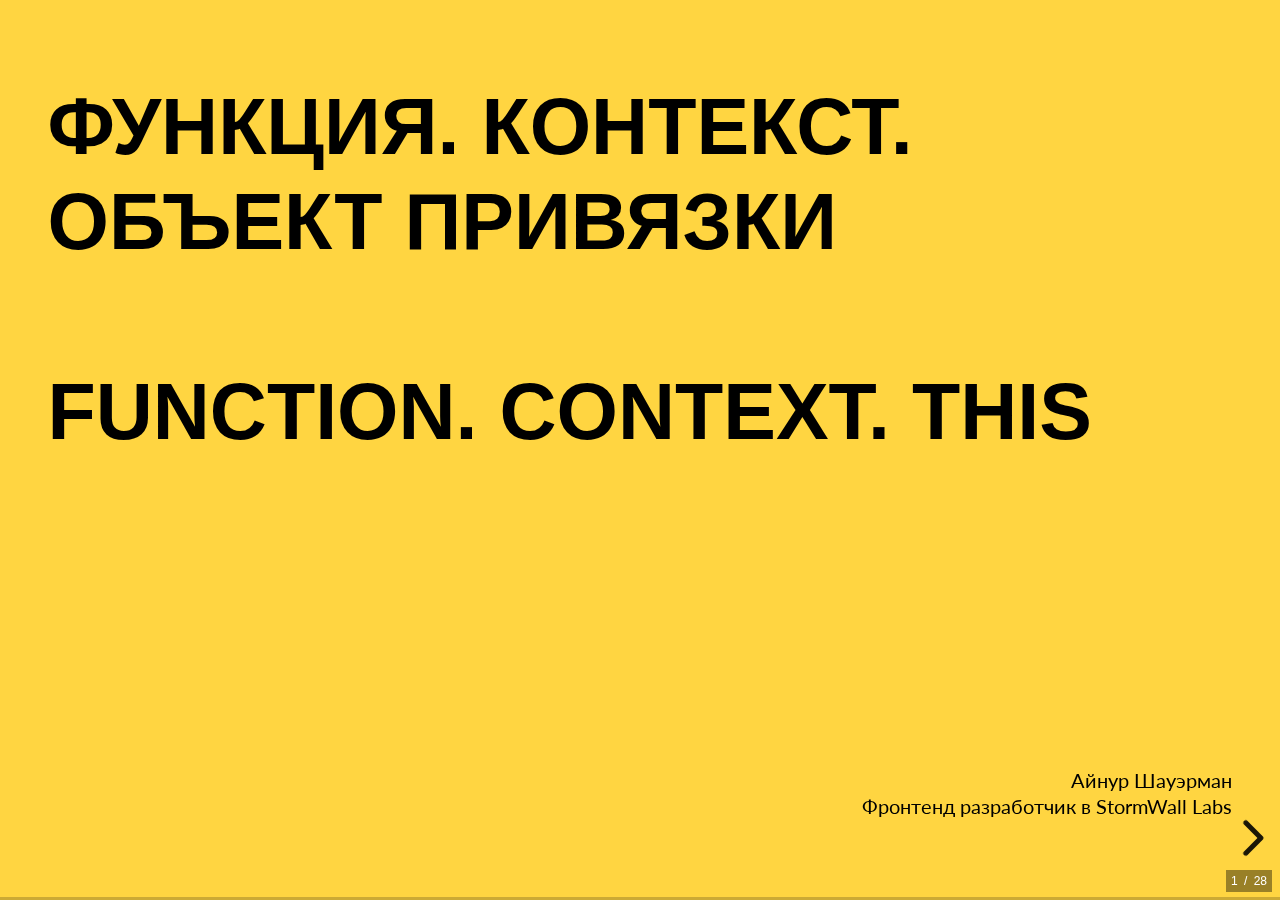
==== commit 15d18164: "feat: lect 1 part large strokes" ====
--- a/lecture_1_functions_context_this/index.html
+++ b/lecture_1_functions_context_this/index.html
@@ -352,11 +352,12 @@
       </section>
 
       <section>
-        <h4>2.4 Параметры функции(аргументами функции)</h4>
-        <p>Нужны для передачи информации внутрь функции.</p>
-        <p>Переданные значения копируются в локальные переменные </p>
-
-        <pre style="font-size: 1.5rem;"><code data-line-numbers="1-30">function tryChangeParams(param0, param1) {
+        <section>
+          <h4>2.4 Параметры функции (аргументы функции)</h4>
+          <p>Нужны для передачи информации внутрь функции.</p>
+          <p>Переданные значения копируются в локальные переменные </p>
+
+          <pre style="font-size: 1.5rem;"><code data-line-numbers="1-30">function tryChangeParams(param0, param1) {
   console.log('Before change: \nparam0:', param0, '\nparam1: ', param1);
 
   param0 = param0 + ' is changed';
@@ -369,8 +370,208 @@
 </code></pre>
 
 
-        <p>Внешняя переменная используется, только если внутри функции нет такой локальной.</p>
-      </section>
+          <p>Внешняя переменная используется, только если внутри функции нет такой локальной.</p>
+        </section>
+        <section>
+          <h5>Параметры по умолчанию</h5>
+          <p>Если параметр не указан, то его значением становится <span class="txt__highlighted">undefined</span>.</p>
+          <pre style="font-size: 1.5rem;"><code data-line-numbers="1-30">// undefined
+function a(b) {
+  console.log(b);
+}
+a();
+
+// 2021
+function c(d = 2021) {
+  console.log(d);
+}
+c();
+
+// 456
+function e(f = 2021) {
+  console.log(f);
+}
+e(456);
+          </code></pre>
+        </section>
+
+        <section>
+          <h5>Объект arguments</h5>
+          <p>Объект arguments функции является псевдо-массивом. Внутри функции вы можете ссылаться к аргументам
+            следующим
+            образом:</p>
+          <pre style="font-size: 1.5rem;"><code data-line-numbers="1-30">arguments[i]</code></pre>
+          <p>где <span class="txt__highlighted">i</span> — это порядковый номер аргумента, отсчитывающийся с 0.</p>
+          <p>где <span class="txt__highlighted">arguments.length</span> — количество всех аргументов.</p>
+
+          <p>Удобно пользоваться, если вы не знаете точно, сколько аргументов должна принять ваша функция.</p>
+
+          <pre style="font-size: 1.5rem;"><code data-line-numbers="1-30">function getGreetingMsg() {
+  console.log(arguments);
+  const joinedArr = Array.from(arguments).join(', ');
+  const joined = arguments.join(', '); // здесь компилятор будет ругаться
+  console.log('joinedArr: ', joinedArr);
+  console.log('joined: ', joined);
+  return `Добро пожаловать ${joinedArr} в нашу команду`;
+}
+
+const greating = getGreetingMsg('Вася', 'Иннокентий', 'Андриан', 'Людмила', 'Александр', 'Саша');
+console.log(greating);
+</code></pre>
+
+        </section>
+        <section>
+          <h5>Остаточные параметры (Rest parameters)</h5>
+          <p> - массив неопределённых аргументов.</p>
+          <pre style="font-size: 1.5rem;"><code data-line-numbers="1-30">function multiply(multiplier, ...theArgs) {
+  return theArgs.map(x => multiplier * x);
+}
+
+const arr = multiply(2, 1, 2, 3);
+console.log(arr); // [2, 4, 6]
+</code></pre>
+
+        </section>
+      </section>
+
+      <section>
+        <section>
+          <h3>Strict mode / Строгий режим</h3>
+          <ul>
+            <li>Введен в ECMAScript 5 (2009 год). Тогда добавили новые возможности в язык и изменили некоторые из
+              существующих. Чтобы устаревший код работал, как и раньше, по умолчанию подобные изменения не применяются.
+              Поэтому нам нужно явно их активировать с помощью специальной директивы: <span class="txt__highlighted">use
+                strict</span>.</li>
+            <li>Строгий режим применяется ко всему скрипту или к отдельным функциям.</li>
+            <li>Он не может быть применён к блокам операторов</li>
+            <li>Современный JavaScript поддерживает «классы» и «модули» — продвинутые структуры языка, которые
+              автоматически включают строгий режим. Поэтому в них нет нужды добавлять директиву
+              "use strict".</li>
+          </ul>
+          <pre style="font-size: 1.5rem;"><code data-line-numbers="1-30">/ Синтаксис переключения в строгий режим всего скрипта
+"use strict";
+const str = "Привет! Я скрипт в строгом режиме!";
+</code></pre>
+        </section>
+
+        <section>
+          <h5>Различия non-strict и strict режимов</h5>
+          <p>Синтаксические ошибки</p>
+
+          <p>При добавлении "use strict"; следующие случаи вызывают SyntaxError до выполнения скрипта:</p>
+          <ul>
+            <li> Восьмеричное представление числа var n = 023;</li>
+            <li>
+              Использование оператора with</li>
+            <li> Использование delete на имени переменной delete myVariable;</li>
+            <li> Использование eval или arguments как переменную или аргумент функции</li>
+            <li> Использование одного из новых зарезервированных ключевых слов (зарезервированных для ECMAScript 6):
+              implements, interface, let, package, private, protected, public, static, и yield</li>
+            <li> Объявление функций в блоках if (a < b) { function f() {} }</li>
+            <li> Очевидные ошибки</li>
+            <li> Объявление дважды свойства с одним и тем же именем в литерале объекта {a: 1, b: 3, a: 7}. Это уже
+              изменилось в ECMAScript 6 (баг 1041128).</li>
+            <li> Объявление нескольких аргументов функции с одним и тем же именем function f(a, b, b) {}</li>
+
+          </ul>
+          <a
+            href="https://developer.mozilla.org/ru/docs/Web/JavaScript/Reference/Strict_mode/Transitioning_to_strict_mode">Полный
+            список</a>
+        </section>
+      </section>
+
+      <section>
+        <section>
+          <h3>3. Объект привязки / this</h3>
+          <h4>3.1. Значение в строгом и нестрогом режиме</h4>
+          <p>В функциях в нестрогом режиме значением this является глобальный объект. В строгом режиме он равен
+            undefined.
+          </p>
+          <h4>3.2. Зависимость this от способа вызова функции</h4>
+          <p>Но! Если функция использовается как метод объекта, this будет ссылкой на этот объект.</p>
+          <pre style="font-size: 1.5rem;"><code data-line-numbers="1-30">
+const post = {
+  id: 155,
+  title: 'Pst title',
+  description: 'Desc of post',
+  body: 'long text',
+};
+
+const user = {
+  id: 155,
+  name: 'Pola',
+};
+
+post.getHTML = getHTML;
+post.getName = getName;
+user.getName = getName;
+
+function getHTML() {
+  return `<h1>${this.title}</h1>
+<p class="description">${this.description}</p>
+<p class="description">${this.body}</p>
+`;
+}
+
+function getName() {
+  return `<p>User name: ${this.name}</p>`;
+}</code></pre>
+        </section>
+        <section>
+          <h4>3.3. Метод bind</h4>
+          <p>создаёт новую функцию, которая при вызове устанавливает в качестве контекста выполнения this
+            предоставленное
+            значение.</p>
+          <pre style="font-size: 1.5rem;"><code data-line-numbers="1-30">fun.bind(context[, arg1[, arg2[, ...]]])
+</code></pre>
+          <pre style="font-size: 1.5rem;"><code data-line-numbers="1-30">function getTimezone() {
+  return this.timezone;
+}
+
+console.log(getTimezone());
+
+const user = {
+  name: '0',
+  timezone: 'Moscow',
+};
+const getTzFromUser = getTimezone.bind(user)
+</code></pre>
+
+          <pre style="font-size: 1.5rem;"><code data-line-numbers="1-30">function getVersion(progName) {
+  return `${progName}@${this.major}.${this.minor}.${this.patch}`;
+}
+
+const progVersion = {
+  major: '0',
+  minor: '5',
+  patch: '15',
+};
+const getImgResizerVersion = getVersion.bind(progVersion, 'ImageResizer');
+</code></pre>
+        </section>
+        <section>
+          <h4>Метод call и apply</h4>
+          <p> - вызывает функцию с указанным значением this и индивидуально предоставленными аргументами.</p>
+          <pre style="font-size: 1.5rem;"><code data-line-numbers="1-30">func.call(context, arg1, arg2);
+// результат одинаковый будет
+func.apply(context, [arg1, arg2]);</code></pre>
+          <p>Пример:</p>
+          <pre style="font-size: 1.5rem;"><code data-line-numbers="1-30">const permissions = ['posts', 'chats'];
+
+function getPermissionTxt() {
+  arguments.join = [].join;
+  return `${this.role} permitted for ${arguments.join(', ')}`;
+}
+const userRegistered = {
+  role: 'Permitted user',
+};
+
+console.log(getPermissionTxt.bind(userRegistered, permissions)());
+console.log(getPermissionTxt.call(userRegistered, 'posts', 'chats'));
+console.log(getPermissionTxt.apply(userRegistered, ['posts', 'chats']));</code></pre>
+        </section>
+      </section>
+
 
       <section>
         <h1>Теперь вы знаете достаточно, чтобы ...</h1>
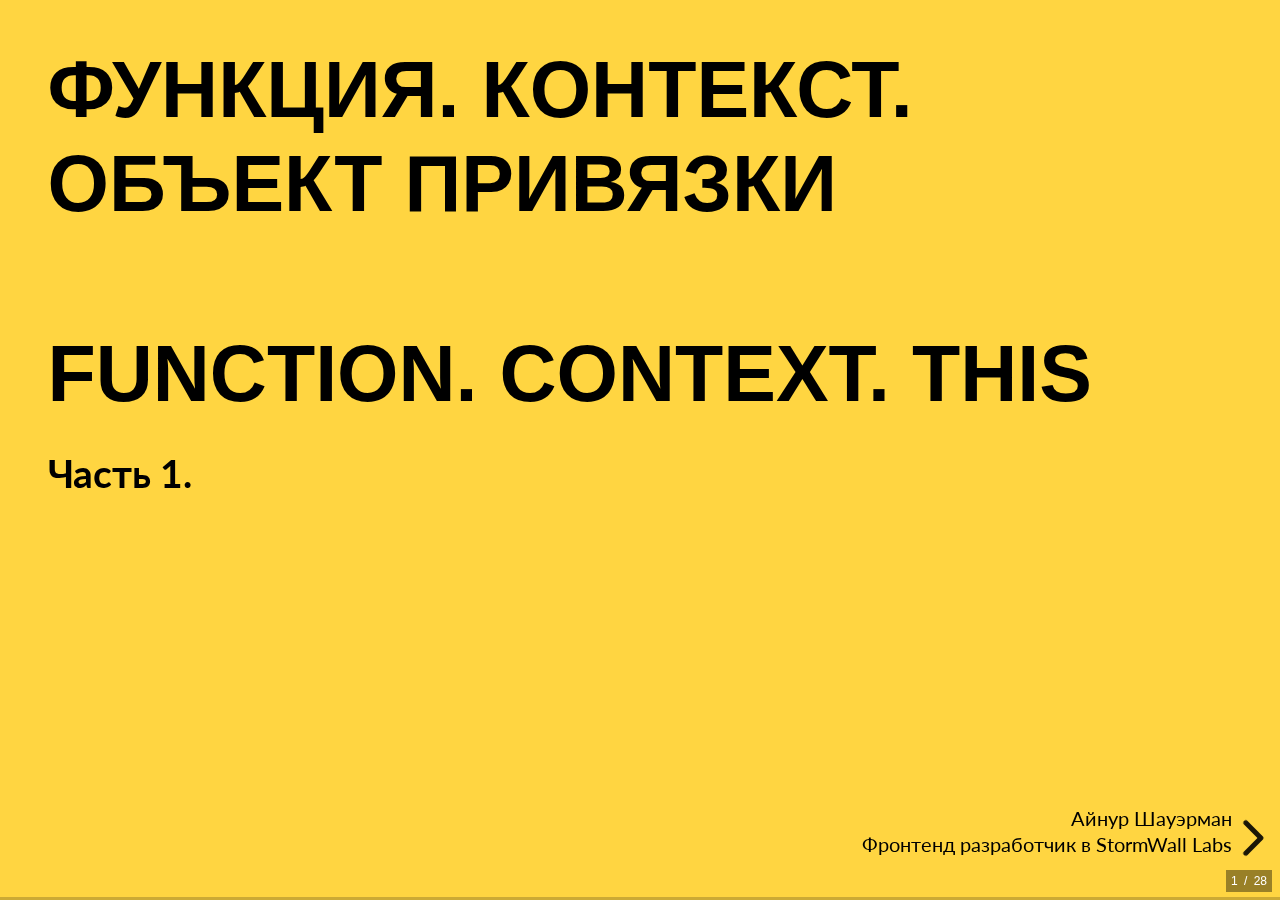
==== commit a033ecd1: "feat: 2nd lecture stroke brush state" ====
--- a/lecture_1_functions_context_this/index.html
+++ b/lecture_1_functions_context_this/index.html
@@ -4,7 +4,7 @@
 <head>
   <meta charset="UTF-8" />
   <meta name="viewport" content="width=device-width, initial-scale=1.0" />
-  <title>Контекст. Объект привязки / Function. Context. this</title>
+  <title>Функция. Контекст. Объект привязки / Function. Context. this</title>
   <link rel="stylesheet" href="./reveal/reveal.css" />
   <link rel="stylesheet" href="./reveal/theme/league.css" />
   <link rel="stylesheet" href="./reveal/plugin/highlight/zenburn.css" />
@@ -24,6 +24,7 @@
           <br />
           Function. Context. this
         </h1>
+        <p style="font-size: 2rem; color: black; text-shadow: none; font-weight: bold;">Часть 1.</p>
         <div
           style="margin-top: 250px; display: flex; flex-direction: column; flex-grow: 1; align-items: flex-end;color: black;">
           <span>Айнур Шауэрман</span>
@@ -118,6 +119,7 @@
   const isRecipeContainProducts = recipe.includes('milk', 'egg', 'meat');
   return isRecipeContainProducts;
 }</code></pre>
+
         </section>
 
         <section>
@@ -398,8 +400,7 @@
         <section>
           <h5>Объект arguments</h5>
           <p>Объект arguments функции является псевдо-массивом. Внутри функции вы можете ссылаться к аргументам
-            следующим
-            образом:</p>
+            следующим образом:</p>
           <pre style="font-size: 1.5rem;"><code data-line-numbers="1-30">arguments[i]</code></pre>
           <p>где <span class="txt__highlighted">i</span> — это порядковый номер аргумента, отсчитывающийся с 0.</p>
           <p>где <span class="txt__highlighted">arguments.length</span> — количество всех аргументов.</p>
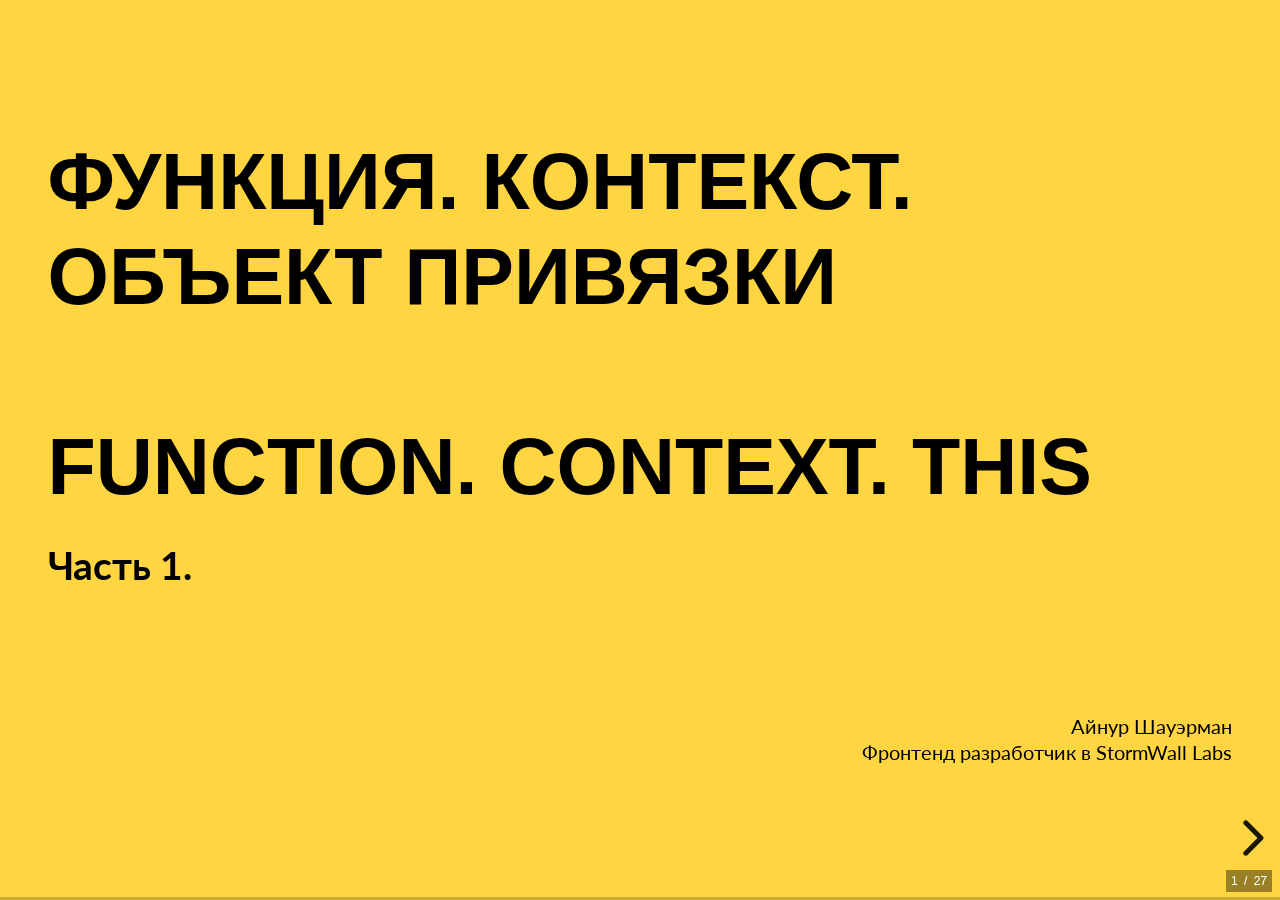
==== commit 52ca6a01: "feat: styling" ====
--- a/lecture_1_functions_context_this/index.html
+++ b/lecture_1_functions_context_this/index.html
@@ -26,7 +26,7 @@
         </h1>
         <p style="font-size: 2rem; color: black; text-shadow: none; font-weight: bold;">Часть 1.</p>
         <div
-          style="margin-top: 250px; display: flex; flex-direction: column; flex-grow: 1; align-items: flex-end;color: black;">
+          style="margin-top: 100px; display: flex; flex-direction: column; flex-grow: 1; align-items: flex-end;color: black;">
           <span>Айнур Шауэрман</span>
           <span>Фронтенд разработчик в StormWall Labs</span>
         </div>
@@ -34,40 +34,41 @@
 
       <section class="content">
         <h2>Содержание:</h2>
-        <ul>
-          <li style="font-size: 1.75rem;">1. Функция.
+        <ul class="content__list">
+          <li>1. Функция.
             <ul>
-              <li style="font-size: 1.4rem;padding: 5px;">1.1. Смысл - зачем нужна, когда использовать</li>
-              <li style="font-size: 1.4rem;padding: 5px;">1.2. Синтаксис</li>
-              <li style="font-size: 1.4rem;padding: 5px;">1.3. Именование / naming</li>
-              <li style="font-size: 1.4rem;padding: 5px;">1.4. Возвращаемое значение и результат выполнения функции</li>
+              <li>1.1. Смысл - зачем нужна, когда использовать</li>
+              <li>1.2. Синтаксис</li>
+              <li>1.3. Именование / naming</li>
+              <li>1.4. Возвращаемое значение и результат выполнения функции</li>
             </ul>
           </li>
-          <li style="font-size: 1.75rem;">2. Контекст / Context.
+          <li>2. Контекст / Context.
             <ul>
-              <li style="font-size: 1.4rem;padding: 5px;">2.1. Смысл</li>
-              <li style="font-size: 1.4rem;padding: 5px;">2.2. Рекурсивная функция</li>
-              <li style="font-size: 1.4rem;padding: 5px;">2.3. Переменные - локальные, внешние</li>
-              <li style="font-size: 1.4rem;padding: 5px;">2.4. Параметры - параметры по умолчанию, остаточные параметры,
+              <li>2.1. Смысл</li>
+              <li>2.2. Рекурсивная функция</li>
+              <li>2.3. Переменные - локальные, внешние</li>
+              <li>2.4. Параметры - параметры по умолчанию, остаточные параметры,
                 оператор расширения </li>
             </ul>
           </li>
-          <li style="font-size: 1.75rem;">3. Объект привязки / this
+          <li>3. Объект привязки / this
             <ul>
               <li style="font-size: 1.4rem;">3.1. Значение (в строгом и нестрогом режимах)</li>
-              <li style="font-size: 1.4rem;padding: 5px;">3.2. Зависимость this от метода вызова функции</li>
-              <li style="font-size: 1.4rem;padding: 5px;">3.3. Методы передачи контекста - bind / apply / call </li>
+              <li>3.2. Зависимость this от метода вызова функции</li>
+              <li>3.3. Методы передачи контекста - bind / apply / call </li>
             </ul>
           </li>
         </ul>
       </section>
-      <section>
+
+      <section class="page">
         <h2>1. Функция</h2>
         <p>Ключевые моменты:</p>
         <ul>
-          <li> <i class="fas fa-rocket"></i> Функция - это объект</li>
+          <li>Функция - это объект</li>
           <li>
-            <p><i class="fas fa-rocket"></i> Важнейшей особенностью языка JS является первоклассная поддержка функций​
+            <p>Важнейшей особенностью языка JS является первоклассная поддержка функций​
               (functions as first-class citizen).</p>
             <p>Это означает, что язык поддерживает:
             <ol>
@@ -82,26 +83,24 @@
               середине 1960-х.</p>
           </li>
         </ul>
-
-
-
-      </section>
-      <section>
+      </section>
+
+      <section class="page">
         <h3>1.1. Смысл - зачем нужна, когда использовать</h3>
         <ul>
-          <li><i class="fas fa-dot-circle"></i>DRY</li>
-          <li><i class="fas fa-dot-circle"></i>Выразительность</li>
+          <li>DRY</li>
+          <li>Выразительность</li>
         </ul>
       </section>
+
       <section>
-        <section>
+        <section class="page">
           <h3>1.2. Синтаксис</h3>
           <p>Объявление функции состоит из следующих частей:</p>
           <ul>
-            <li><i class="fas fa-dot-circle"></i> Имя функции.</li>
-            <li><i class="fas fa-dot-circle"></i> Список параметров (принимаемых функцией) заключённых в круглые скобки
-              ()
-              и разделённых запятыми.
+            <li>Имя функции.</li>
+            <li>Список параметров, заключённых в круглые скобки
+              () и разделённых запятыми.
               <ol>
                 <li>
                   Примитивные параметры передаются функции значением; значение передаётся в функцию,
@@ -112,69 +111,91 @@
                   видно и вне функции.</li>
               </ol>
             </li>
-            <li><i class="fas fa-dot-circle"></i> Инструкции, которые будут выполнены после вызова функции, заключают в
+            <li>Инструкции, которые будут выполнены после вызова функции, заключают в
               фигурные скобки { }.</li>
           </ul>
           <pre style="font-size: 1.5rem;"><code data-line-numbers="1-10">function isRecipeVegan(recipe) {
   const isRecipeContainProducts = recipe.includes('milk', 'egg', 'meat');
   return isRecipeContainProducts;
 }</code></pre>
-
-        </section>
-
-        <section>
-          <h4>Декларативная функция / function declaration</h4>
-
+        </section>
+
+        <section class="page">
+          <h3>Декларативная функция / function declaration</h3>
           <pre style="font-size: 1.5rem;"><code data-line-numbers="1-10">function getMathHomework(allHomework) {
   return allHomework.math;
 }</code></pre>
-
-        </section>
-        <section>
-          <h4>Функциональное выражение / function definition expression</h4>
-
+        </section>
+
+        <section class="page">
+          <h3>Функциональное выражение / function definition expression</h3>
           <pre style="font-size: 1.5rem;"><code data-line-numbers="1-10">const getMathHomework = function (allHomework) {
   return allHomework.math;
 }</code></pre>
         </section>
-        <section>
-          <h4>Стрелочная функция / Arrow function</h4>
-
+
+        <section class="page">
+          <h3>Стрелочная функция / Arrow function</h3>
           <pre style="font-size: 1.5rem;"><code data-line-numbers="1-10">const getMathHomework = (allHomework) => {
   return allHomework.math;
 }</code></pre>
         </section>
-        <section>
-          <h4>Функция немедленного выполнения</h4>
-
+
+        <section class="page">
+          <h3>Функция немедленного выполнения</h3>
           <pre style="font-size: 1.5rem;"><code data-line-numbers="1-10">(function writeInConsole() {
   console.log('сразу выполняемая функция');
 })();</code></pre>
         </section>
       </section>
 
-      <section>
-        <h4>1.3 Наименование функции</h4>
-        <p>Функция – это список инструкцийб а лучше одной инструкций, т.е. действие. Поэтому имя функции обычно является
-          глаголом.</p>
+      <section class="page">
+        <h3>1.3. Наименование функции</h3>
+        <p><span class="txt__highlighted">Функция</span> – это список инструкций, а лучше одной инструкций, т.е.
+          действие. Поэтому имя функции обычно является глаголом.</p>
         <p>Оно должно быть выразительным, чтобы программист, который будет читать код, сразу быстро понял, что делает
           функция, с минимальным мозговым напряжением.</p>
         <p>Часто использующиеся глагольные префиксы: </p>
-        <ul>
-          <li><span class="txt__highlighted">handle...</span> – обработать что-то (обычно событие),</li>
-          <li><span class="txt__highlighted">get…</span> – возвращают значение,</li>
-          <li><span class="txt__highlighted">set…</span> – установить значение,</li>
-          <li><span class="txt__highlighted">calc…</span> – что-то вычисляют,
-          <li><span class="txt__highlighted">create…</span> – что-то создают,
-          <li><span class="txt__highlighted">check…</span> – что-то проверяют и возвращают логическое значение, и т.д.
-        </ul>
+        <table class="table">
+          <tr>
+            <td><span class="txt__highlighted">handle...</span></td>
+            <td>– обработать что-то (обычно событие),</td>
+          </tr>
+          <tr>
+            <td><span class="txt__highlighted">get…</span></td>
+            <td> – возвращают значение,</td>
+          </tr>
+          <tr>
+            <td><span class="txt__highlighted">set…</span></td>
+            <td>– установить значение,</td>
+          </tr>
+          <tr>
+            <td><span class="txt__highlighted">calc…</span></td>
+            <td>– что-то вычисляют,</td>
+          </tr>
+          <tr>
+            <td><span class="txt__highlighted">create…</span></td>
+            <td>– что-то создают,</td>
+          </tr>
+          <tr>
+            <td><span class="txt__highlighted">check…</span></td>
+            <td>– что-то проверяют и возвращают логическое значение.</td>
+          </tr>
+        </table>
       </section>
 
       <section>
-        <section>
-          <h4>1.4 Возвращаемое значение и результат выполнения функции</h4>
+        <section class="page">
+          <h3>1.4. Возвращаемое значение и результат выполнения функции</h3>
           <p>Функция может вернуть результат, который будет передан в вызвавший её код.</p>
-          <pre style="font-size: 1.5rem;"><code data-line-numbers="1-30">const MENU_LIST = ['Main', 'Profile', 'Schedule', 'Students', 'Reports', 'Administration'];
+          <pre style="font-size: 1.5rem;"><code data-line-numbers="1-30">const MENU_LIST = [
+  'Main',
+  'Profile',
+  'Schedule',
+  'Students',
+  'Reports',
+  'Administration'
+];
 const role = {
   student: 'student',
   admin: 'admin',
@@ -197,7 +218,7 @@
 }</code></pre>
         </section>
 
-        <section>
+        <section class="page">
           <p>Результат функции с пустым return или без него – undefined.</p>
           <pre style="font-size: 1.5rem;"><code data-line-numbers="1-30">function highOrderFunction(dayNumber, doing) {
   if (1 <= dayNumber <= 10) {
@@ -208,15 +229,14 @@
       </section>
 
       <section>
-        <section>
-          <h2>2. Контекст / Context</h2>
+        <section class="page">
+          <h3>2. Контекст / Context</h3>
           <p>Контекст функции - это значение this для этой функций​, т.е. объект, для которого функция вызывается как
             метод.</p>
           В JavaScript существует три типа контекстов выполнения:
-          <ul>
-            <li>
-            </li>
-            <li>Глобальный контекст выполнения. Это базовый, используемый по умолчанию контекст выполнения. Если некий
+          <ul class="long-list">
+            <li><span class="txt__highlighted">Глобальный контекст выполнения.</span> Это базовый, используемый по
+              умолчанию контекст выполнения. Если некий
               код находится не внутри какой-нибудь функции, значит этот код принадлежит глобальному контексту.
               Глобальный
               контекст характеризуется наличием глобального объекта, которым, в случае с браузером, является объект
@@ -224,30 +244,32 @@
               один
               глобальный контекст.
             </li>
-            <li>Контекст выполнения функции. Каждый раз, когда вызывается функция, для неё создаётся новый контекст.
+            <li><span class="txt__highlighted">Контекст выполнения функции.</span> Каждый раз, когда вызывается функция,
+              для неё создаётся новый контекст.
               Каждая функция имеет собственный контекст выполнения. В программе может одновременно присутствовать
               множество контекстов выполнения функций. При создании нового контекста выполнения функции он проходит
               через
               определённую последовательность шагов, о которой мы поговорим ниже.
             </li>
-            <li>Контекст выполнения функции eval. Код, выполняемый внутри функции eval, также имеет собственный контекст
+            <li><span class="txt__highlighted">Контекст выполнения функции eval.</span> Код, выполняемый внутри функции
+              eval, также имеет собственный контекст
               выполнения. Однако функцией eval пользуются очень редко, поэтому здесь мы об этом контексте выполнения
               говорить не будем.
             </li>
           </ul>
         </section>
-        <section>
+
+        <section class="page stack">
           <p>Стек выполнения (execution stack), который ещё называют стеком вызовов (call stack), это LIFO-стек, который
             используется для хранения контекстов выполнения, создаваемых в ходе работы кода.
           </p>
-          <p>
-            Когда JS-движок начинает обрабатывать скрипт, движок создаёт глобальный контекст выполнения и помещает его в
+          <p>Когда JS-движок начинает обрабатывать скрипт, движок создаёт глобальный контекст выполнения и помещает его
+            в
             текущий стек. При обнаружении команды вызова функции движок создаёт новый контекст выполнения для этой
             функции
             и помещает его в верхнюю часть стека.
           </p>
-          <p>
-            Движок выполняет функцию, контекст выполнения которой находится в верхней части стека. Когда работа функции
+          <p>Движок выполняет функцию, контекст выполнения которой находится в верхней части стека. Когда работа функции
             завершается, её контекст извлекается из стека и управление передаётся тому контексту, который находится в
             предыдущем элементе стека.</p>
           <img src="./assets/imgs/context.png" />
@@ -261,8 +283,9 @@
 }
 first();</code></pre>
         </section>
-        <section>
-          <h4>Создание контекста</h4>
+
+        <section class="page stack">
+          <h3>Создание контекста</h3>
           <p>Перед выполнением JavaScript-кода создаётся контекст выполнения. В процессе его создания выполняются три
             действия:</p>
           <ul>
@@ -271,13 +294,14 @@
             <li>Создаётся компонент VariableEnvironment (окружение переменных).</li>
           </ul>
           <pre style="font-size: 1.5rem;"><code data-line-numbers="1-30">ExecutionContext = {
-  ThisBinding = <this value>,
+  ThisBinding = this value,
   LexicalEnvironment = { ... },
   VariableEnvironment = { ... },
 }</code></pre>
         </section>
-        <section>
-          <p>Привязка this</p>
+
+        <section class="page">
+          <h3>Привязка this</h3>
           <p>В глобальном контексте выполнения this содержит ссылку на глобальный объект (в браузере это объект window).
           </p>
           <pre style="font-size: 1.5rem;"><code data-line-numbers="1-30">let foo = {
@@ -285,16 +309,15 @@
     console.log(this);
   }
 }
-foo.baz();    // 'this' указывает на объект 'foo', так как функция 'baz' была вызвана как метод объекта 'foo'
+foo.baz();
 let bar = foo.baz;</code></pre>
-          <p>Лексическое окружение</p>
-          <p> — это структура, которая хранит сведения о соответствии идентификаторов и переменных. Под
+          <p><span class="txt__highlighted">Лексическое окружение</span> — это структура, которая хранит сведения
+            о соответствии идентификаторов и переменных. Под
             «идентификатором» здесь понимается имя переменной или функции, а под «переменной» — ссылка на конкретный
             объект (в том числе — на функцию) или примитивное значение.</p>
 
-          <p>Окружение переменных (Variable Environment)</p>
-
-          <p>— это тоже лексическое окружение, запись окружения которого хранит привязки, созданные посредством команд
+          <p><span class="txt__highlighted">Окружение переменных (Variable Environment)</span> — это тоже лексическое
+            окружение, запись окружения которого хранит привязки, созданные посредством команд
             объявления переменных (VariableStatement) в текущем контексте выполнения.</p>
 
           <p>Так как окружение переменных также является лексическим окружением, оно обладает всеми вышеописанными
@@ -310,8 +333,9 @@
           </p>
         </section>
       </section>
-      <section>
-        <h4>2.2. Рекурсивная функция</h4>
+
+      <section class="page">
+        <h3>2.2. Рекурсивная функция</h3>
         <p>Функция может вызывать саму себя. Три способа такого вызова:</p>
         <ol>
           <li>по имени функции</li>
@@ -330,14 +354,15 @@
 foo(0);</code></pre>
 
       </section>
-      <section>
-        <h4>2.3. Переменные</h4>
-        <p><span class=".txt__highlighted">Локальные переменные</span> - это переменные, объявленные внутри функции,
-          видны
-          только внутри этой функции.</p>
-        <p><span class=".txt__highlighted">Внешние переменные</span> - это переменные, объявленные вне функции.</p>
-        <p>Функция обладает полным доступом к внешним переменным и может изменять их значение.</p>
-        <pre style="font-size: 1.5rem;"><code data-line-numbers="1-30">let pet = 'Вася';
+
+      <section class="page">
+        <h3>2.3. Переменные</h4>
+          <p><span class="txt__highlighted">Локальные переменные</span> - это переменные, объявленные внутри функции,
+            видны
+            только внутри этой функции.</p>
+          <p><span class="txt__highlighted">Внешние переменные</span> - это переменные, объявленные вне функции.</p>
+          <p>Функция обладает полным доступом к внешним переменным и может изменять их значение.</p>
+          <pre style="font-size: 1.5rem;"><code data-line-numbers="1-30">let pet = 'Вася';
 
 function showMessage() {
   pet = "Петя";
@@ -350,16 +375,16 @@
 console.log(pet);</code></pre>
 
 
-        <p>Внешняя переменная используется, только если внутри функции нет такой локальной.</p>
+          <p>Внешняя переменная используется, только если внутри функции нет такой локальной.</p>
       </section>
 
       <section>
-        <section>
-          <h4>2.4 Параметры функции (аргументы функции)</h4>
-          <p>Нужны для передачи информации внутрь функции.</p>
-          <p>Переданные значения копируются в локальные переменные </p>
-
-          <pre style="font-size: 1.5rem;"><code data-line-numbers="1-30">function tryChangeParams(param0, param1) {
+        <section class="page">
+          <h3>2.4 Параметры функции (аргументы функции)</h4>
+            <p>Нужны для передачи информации внутрь функции.</p>
+            <p>Переданные значения копируются в локальные переменные </p>
+
+            <pre style="font-size: 1.5rem;"><code data-line-numbers="1-30">function tryChangeParams(param0, param1) {
   console.log('Before change: \nparam0:', param0, '\nparam1: ', param1);
 
   param0 = param0 + ' is changed';
@@ -372,10 +397,11 @@
 </code></pre>
 
 
-          <p>Внешняя переменная используется, только если внутри функции нет такой локальной.</p>
-        </section>
-        <section>
-          <h5>Параметры по умолчанию</h5>
+            <p>Внешняя переменная используется, только если внутри функции нет такой локальной.</p>
+        </section>
+
+        <section class="page">
+          <h3>Параметры по умолчанию</h3>
           <p>Если параметр не указан, то его значением становится <span class="txt__highlighted">undefined</span>.</p>
           <pre style="font-size: 1.5rem;"><code data-line-numbers="1-30">// undefined
 function a(b) {
@@ -397,13 +423,13 @@
           </code></pre>
         </section>
 
-        <section>
-          <h5>Объект arguments</h5>
+        <section class="page">
+          <h3>Объект arguments</h3>
           <p>Объект arguments функции является псевдо-массивом. Внутри функции вы можете ссылаться к аргументам
             следующим образом:</p>
           <pre style="font-size: 1.5rem;"><code data-line-numbers="1-30">arguments[i]</code></pre>
           <p>где <span class="txt__highlighted">i</span> — это порядковый номер аргумента, отсчитывающийся с 0.</p>
-          <p>где <span class="txt__highlighted">arguments.length</span> — количество всех аргументов.</p>
+          <p><span class="txt__highlighted">arguments.length</span> — количество всех аргументов.</p>
 
           <p>Удобно пользоваться, если вы не знаете точно, сколько аргументов должна принять ваша функция.</p>
 
@@ -418,25 +444,27 @@
 
 const greating = getGreetingMsg('Вася', 'Иннокентий', 'Андриан', 'Людмила', 'Александр', 'Саша');
 console.log(greating);
+
 </code></pre>
-
-        </section>
-        <section>
-          <h5>Остаточные параметры (Rest parameters)</h5>
-          <p> - массив неопределённых аргументов.</p>
+        </section>
+
+        <section class="page">
+          <h3>Остаточные параметры (Rest parameters)</h3>
+          <p> - это массив неопределённых аргументов.</p>
           <pre style="font-size: 1.5rem;"><code data-line-numbers="1-30">function multiply(multiplier, ...theArgs) {
   return theArgs.map(x => multiplier * x);
 }
 
 const arr = multiply(2, 1, 2, 3);
 console.log(arr); // [2, 4, 6]
+
 </code></pre>
 
         </section>
       </section>
 
       <section>
-        <section>
+        <section class="page">
           <h3>Strict mode / Строгий режим</h3>
           <ul>
             <li>Введен в ECMAScript 5 (2009 год). Тогда добавили новые возможности в язык и изменили некоторые из
@@ -449,15 +477,16 @@
               автоматически включают строгий режим. Поэтому в них нет нужды добавлять директиву
               "use strict".</li>
           </ul>
-          <pre style="font-size: 1.5rem;"><code data-line-numbers="1-30">/ Синтаксис переключения в строгий режим всего скрипта
+          <pre style="font-size: 1.5rem;"><code data-line-numbers="1-30">// Синтаксис переключения в строгий режим всего скрипта
 "use strict";
 const str = "Привет! Я скрипт в строгом режиме!";
+
 </code></pre>
         </section>
 
-        <section>
-          <h5>Различия non-strict и strict режимов</h5>
-          <p>Синтаксические ошибки</p>
+        <section class="page">
+          <h3>Различия non-strict и strict режимов</h3>
+          <h4>Синтаксические ошибки</h4>
 
           <p>При добавлении "use strict"; следующие случаи вызывают SyntaxError до выполнения скрипта:</p>
           <ul>
@@ -482,15 +511,17 @@
       </section>
 
       <section>
-        <section>
+        <section class="page">
           <h3>3. Объект привязки / this</h3>
-          <h4>3.1. Значение в строгом и нестрогом режиме</h4>
-          <p>В функциях в нестрогом режиме значением this является глобальный объект. В строгом режиме он равен
-            undefined.
-          </p>
-          <h4>3.2. Зависимость this от способа вызова функции</h4>
-          <p>Но! Если функция использовается как метод объекта, this будет ссылкой на этот объект.</p>
-          <pre style="font-size: 1.5rem;"><code data-line-numbers="1-30">
+          <h3>3.1. Значение в строгом и нестрогом режиме</h4>
+            <p>В функциях в нестрогом режиме значением <span class="txt__highlighted">this</span> является глобальный
+              объект. В строгом режиме он равен undefined.
+            </p>
+        </section>
+        <section class="page">
+          <h3>3.2. Зависимость this от способа вызова функции</h4>
+            <p>Но! Если функция использовается как метод объекта, this будет ссылкой на этот объект.</p>
+            <pre style="font-size: 1.5rem;"><code data-line-numbers="1-30">
 const post = {
   id: 155,
   title: 'Pst title',
@@ -518,8 +549,10 @@
   return `<p>User name: ${this.name}</p>`;
 }</code></pre>
         </section>
-        <section>
-          <h4>3.3. Метод bind</h4>
+      </section>
+
+      <section class="page">
+        <h3>3.3. Метод bind</h4>
           <p>создаёт новую функцию, которая при вызове устанавливает в качестве контекста выполнения this
             предоставленное
             значение.</p>
@@ -549,9 +582,10 @@
 };
 const getImgResizerVersion = getVersion.bind(progVersion, 'ImageResizer');
 </code></pre>
-        </section>
-        <section>
-          <h4>Метод call и apply</h4>
+      </section>
+
+      <section class="page">
+        <h3>Метод call и apply</h4>
           <p> - вызывает функцию с указанным значением this и индивидуально предоставленными аргументами.</p>
           <pre style="font-size: 1.5rem;"><code data-line-numbers="1-30">func.call(context, arg1, arg2);
 // результат одинаковый будет
@@ -570,16 +604,12 @@
 console.log(getPermissionTxt.bind(userRegistered, permissions)());
 console.log(getPermissionTxt.call(userRegistered, 'posts', 'chats'));
 console.log(getPermissionTxt.apply(userRegistered, ['posts', 'chats']));</code></pre>
-        </section>
-      </section>
-
-
-      <section>
-        <h1>Теперь вы знаете достаточно, чтобы ...</h1>
-        <p>Что я могла забыть показать:</p>
-        <ul style="list-style: square;">
-          <li>что будет в следующей лекции</li>
-        </ul>
+      </section>
+      </section>
+
+
+      <section class="page">
+        <p>На сегодня все. Продолжение в следующей лекции.</p>
       </section>
     </div>
   </div>
--- a/lecture_1_functions_context_this/styles.css
+++ b/lecture_1_functions_context_this/styles.css
@@ -15,23 +15,40 @@
 .reveal h2 {
   font-size: 4rem;
 }
+.reveal h3 {
+  font-size: 2.5rem;
+  text-transform: none;
+}
 
-/* .reveal a {
-  color: #4f4f81;
-  text-decoration: none;
+.reveal .page li i {
+  margin-right: 20px;
 }
-.reveal a:hover,
-a:focus {
-  color: #1f1f7e;
-  text-decoration: none;
-} */
+
+.reveal pre {
+  width: 95%;
+  margin: 10px;
+}
 
 .reveal ul {
+  list-style: inherit;
+}
+.reveal .content__list {
   list-style: none;
 }
-.reveal li {
+.reveal .content__list > li {
+  font-size: 1.75rem;
+}
+.reveal .content__list li {
+  margin-bottom: 2px;
+  padding: 5px;
+  font-size: 1.4rem;
+  line-height: 1.6rem;
+}
+.reveal li,
+p {
   font-size: 1.5rem;
-  line-height: 1.4rem;
+  line-height: 2rem;
+  margin-bottom: 12px;
 }
 
 .events-often ul {
@@ -40,7 +57,7 @@
 
 .txt__highlighted {
   padding: 5px 10px;
-  margin: 10px 20px 0;
+  margin: 10px 0;
   background-color: rgb(216, 144, 200);
   border-radius: 8px;
   line-height: 1rem;
@@ -65,6 +82,20 @@
   margin: 0;
 }
 
-.table {
-  margin-left: 0;
+.reveal .table {
+  width: 100%;
+  border-spacing: 10px;
+  border-collapse: unset;
 }
+.reveal .table td {
+  border: none;
+  list-style: none;
+}
+
+.reveal .long-list li {
+  font-size: 1.2rem;
+}
+
+.reveal .stack p {
+  font-size: 1.15rem;
+}
